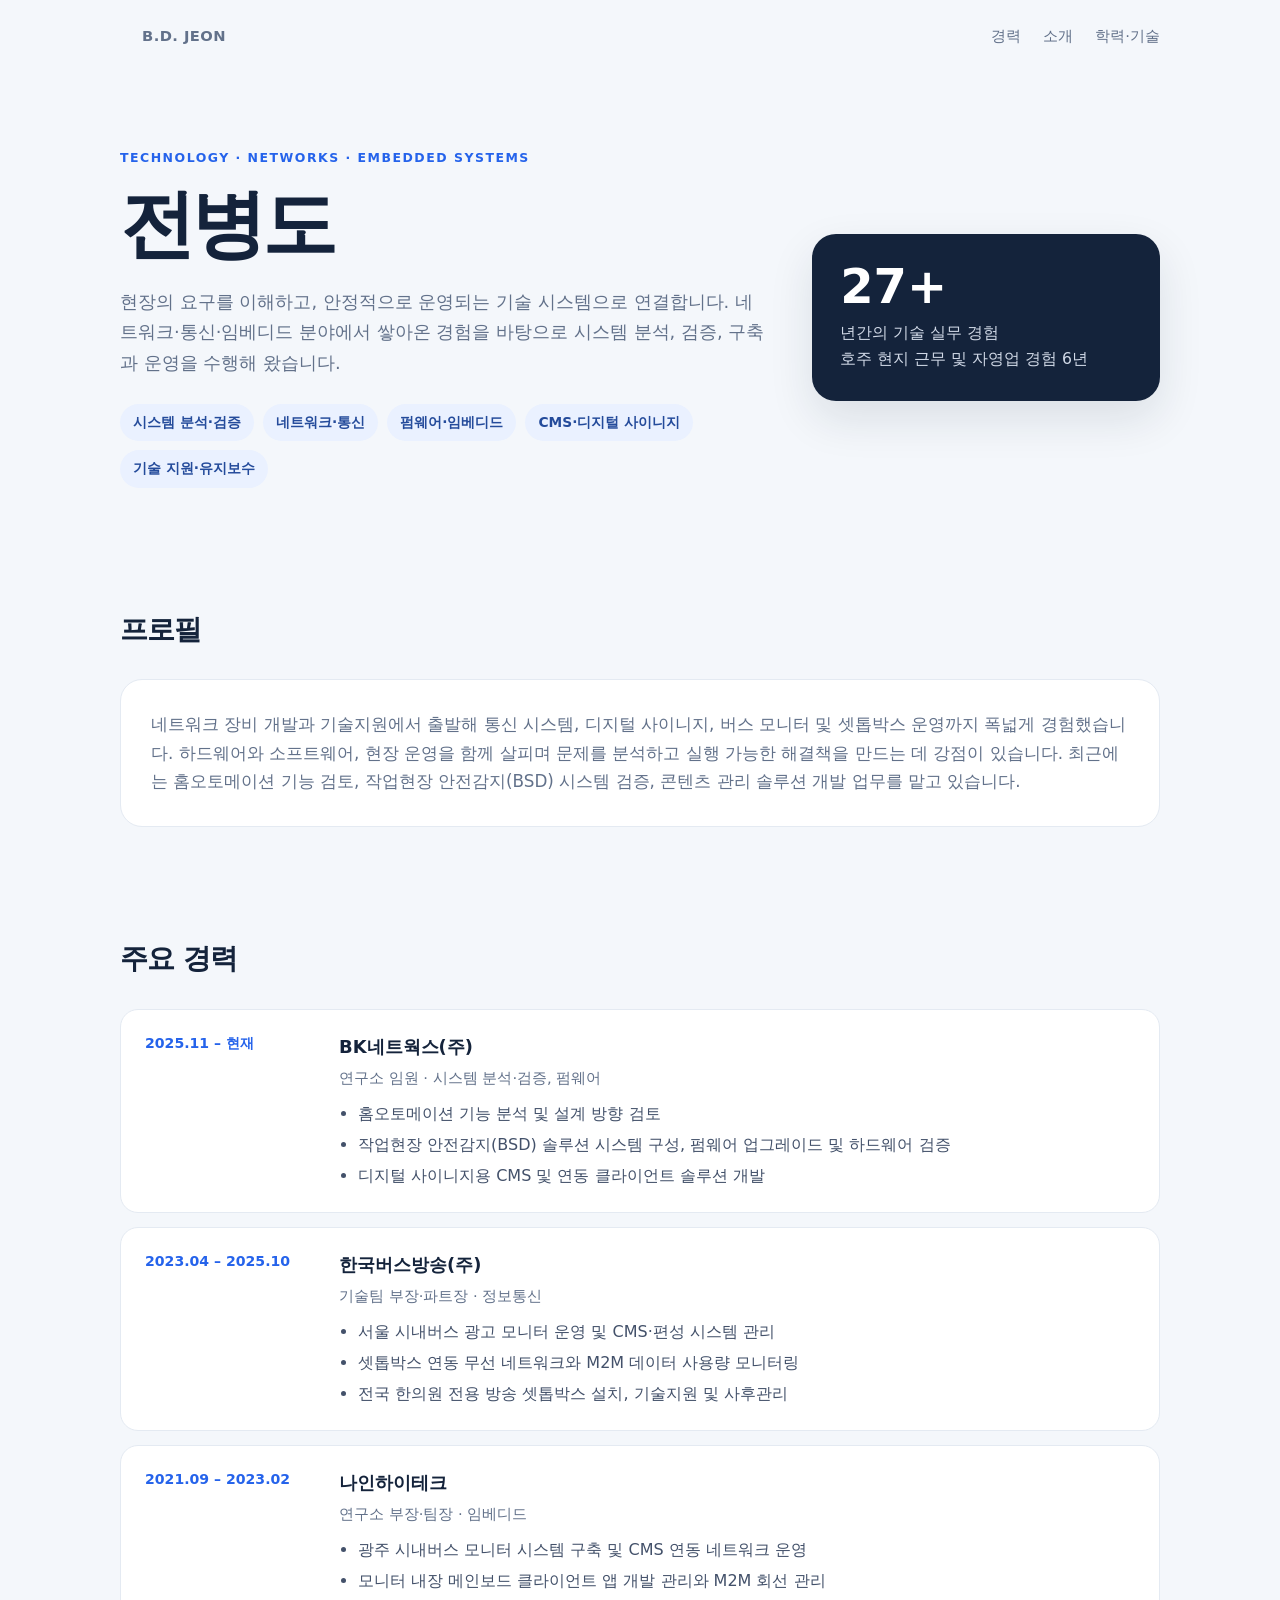
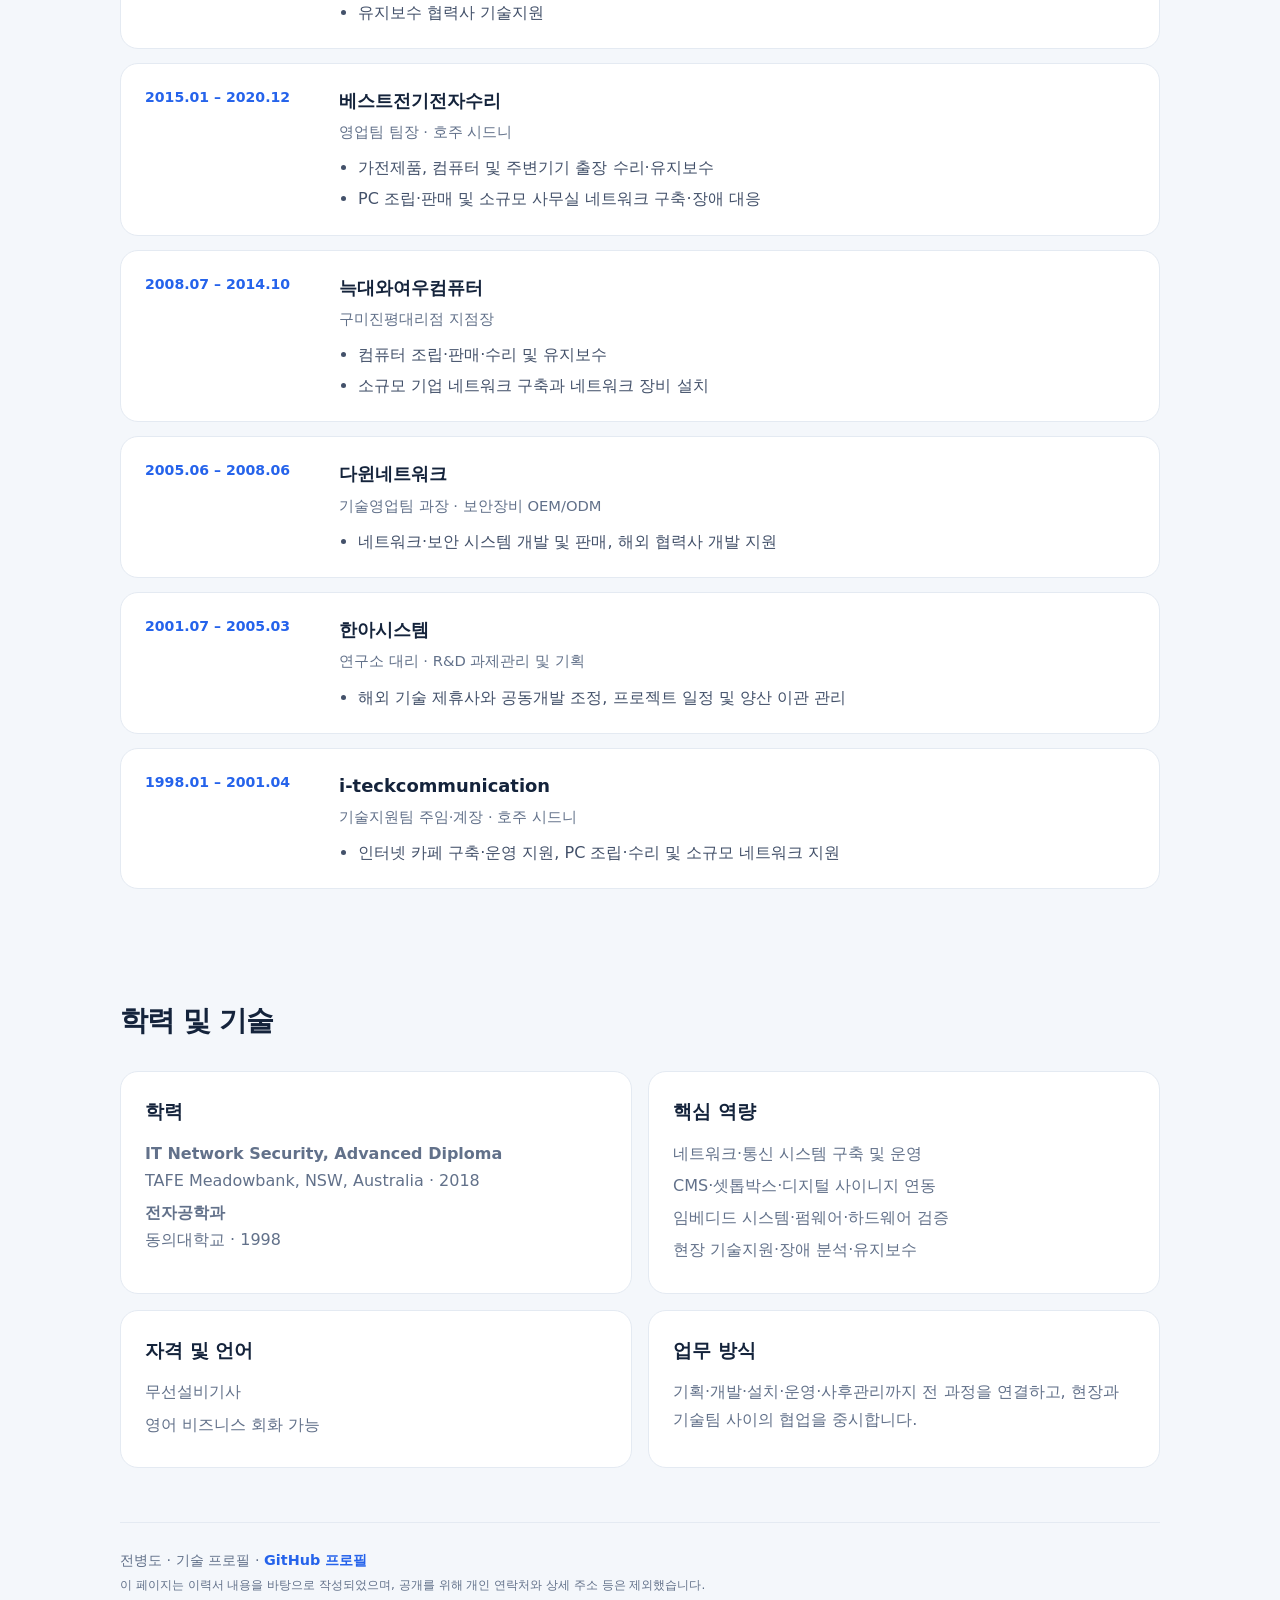
==== index.html @ ed247623 "Add index.html for personal technical profile This file contains a complete HTML document for a pers" ====
<!doctype html>
<html lang="ko">
<head>
  <meta charset="utf-8">
  <meta name="viewport" content="width=device-width, initial-scale=1">
  <meta name="description" content="네트워크·통신·임베디드 시스템 분야에서 27년 이상의 실무 경험을 쌓아온 전병도의 기술 프로필입니다.">
  <title>전병도 | 기술 프로필</title>
  <style>
    :root{--ink:#14233b;--muted:#62718a;--blue:#2563eb;--line:#e4eaf2;--paper:#fff;--bg:#f4f7fb;--pale:#eaf1ff}
    *{box-sizing:border-box}html{scroll-behavior:smooth}body{margin:0;background:var(--bg);color:var(--ink);font-family:system-ui,-apple-system,"Segoe UI",sans-serif;line-height:1.7}
    a{color:inherit}.wrap{width:min(1040px,calc(100% - 40px));margin:auto}.nav{display:flex;justify-content:space-between;align-items:center;padding:22px 0}.brand{font-weight:800;letter-spacing:.03em}.nav a{color:var(--muted);text-decoration:none;font-size:.92rem;margin-left:22px}.hero{padding:76px 0 64px;display:grid;grid-template-columns:1.5fr .8fr;gap:40px;align-items:center}.eyebrow{color:var(--blue);font-weight:750;letter-spacing:.12em;text-transform:uppercase;font-size:.78rem}.hero h1{font-size:clamp(2.6rem,6vw,4.7rem);line-height:1.12;letter-spacing:-.055em;margin:14px 0 20px}.hero p{font-size:1.12rem;color:var(--muted);max-width:650px;margin:0}.hero-card{background:var(--ink);color:white;border-radius:24px;padding:28px;box-shadow:0 18px 45px #14233b1c}.hero-card .num{font-size:3rem;font-weight:850;line-height:1}.hero-card p{color:#d0d8e6;font-size:.98rem;margin-top:10px}.chips{display:flex;flex-wrap:wrap;gap:9px;margin-top:26px}.chip{background:var(--pale);color:#244b9b;border-radius:999px;padding:7px 13px;font-size:.86rem;font-weight:650}.section{padding:54px 0}.section h2{font-size:1.75rem;letter-spacing:-.035em;margin:0 0 26px}.intro{background:var(--paper);border:1px solid var(--line);border-radius:22px;padding:30px}.intro p{margin:0;color:var(--muted);font-size:1.05rem}.timeline{display:grid;gap:14px}.job{display:grid;grid-template-columns:170px 1fr;gap:24px;background:var(--paper);border:1px solid var(--line);border-radius:18px;padding:22px 24px}.date{color:var(--blue);font-size:.88rem;font-weight:750}.job h3{margin:0;font-size:1.12rem}.job .role{color:var(--muted);font-size:.92rem;margin:3px 0 10px}.job ul{padding-left:19px;margin:0;color:#43516a}.job li+li{margin-top:4px}.grid{display:grid;grid-template-columns:repeat(2,1fr);gap:16px}.panel{background:var(--paper);border:1px solid var(--line);border-radius:18px;padding:24px}.panel h3{margin:0 0 12px}.panel p{margin:5px 0;color:var(--muted)}.footer{border-top:1px solid var(--line);padding:25px 0 40px;color:var(--muted);font-size:.9rem}.footer a{color:var(--blue);text-decoration:none;font-weight:700}
    @media(max-width:720px){.hero{grid-template-columns:1fr;padding:52px 0 35px}.hero-card{max-width:360px}.nav a{margin-left:12px;font-size:.82rem}.job{grid-template-columns:1fr;gap:5px}.grid{grid-template-columns:1fr}.section{padding:38px 0}}
  </style>
</head>
<body>
  <header class="wrap nav"><a class="brand" href="#top" style="text-decoration:none">B.D. JEON</a><nav aria-label="주요 메뉴"><a href="#career">경력</a><a href="#about">소개</a><a href="#education">학력·기술</a></nav></header>
  <main id="top">
    <section class="wrap hero">
      <div><div class="eyebrow">Technology · Networks · Embedded Systems</div><h1>전병도</h1><p>현장의 요구를 이해하고, 안정적으로 운영되는 기술 시스템으로 연결합니다. 네트워크·통신·임베디드 분야에서 쌓아온 경험을 바탕으로 시스템 분석, 검증, 구축과 운영을 수행해 왔습니다.</p><div class="chips"><span class="chip">시스템 분석·검증</span><span class="chip">네트워크·통신</span><span class="chip">펌웨어·임베디드</span><span class="chip">CMS·디지털 사이니지</span><span class="chip">기술 지원·유지보수</span></div></div>
      <aside class="hero-card"><div class="num">27+</div><p>년간의 기술 실무 경험<br>호주 현지 근무 및 자영업 경험 6년</p></aside>
    </section>
    <section class="wrap section" id="about"><h2>프로필</h2><div class="intro"><p>네트워크 장비 개발과 기술지원에서 출발해 통신 시스템, 디지털 사이니지, 버스 모니터 및 셋톱박스 운영까지 폭넓게 경험했습니다. 하드웨어와 소프트웨어, 현장 운영을 함께 살피며 문제를 분석하고 실행 가능한 해결책을 만드는 데 강점이 있습니다. 최근에는 홈오토메이션 기능 검토, 작업현장 안전감지(BSD) 시스템 검증, 콘텐츠 관리 솔루션 개발 업무를 맡고 있습니다.</p></div></section>
    <section class="wrap section" id="career"><h2>주요 경력</h2><div class="timeline">
      <article class="job"><div class="date">2025.11 – 현재</div><div><h3>BK네트웍스(주)</h3><div class="role">연구소 임원 · 시스템 분석·검증, 펌웨어</div><ul><li>홈오토메이션 기능 분석 및 설계 방향 검토</li><li>작업현장 안전감지(BSD) 솔루션 시스템 구성, 펌웨어 업그레이드 및 하드웨어 검증</li><li>디지털 사이니지용 CMS 및 연동 클라이언트 솔루션 개발</li></ul></div></article>
      <article class="job"><div class="date">2023.04 – 2025.10</div><div><h3>한국버스방송(주)</h3><div class="role">기술팀 부장·파트장 · 정보통신</div><ul><li>서울 시내버스 광고 모니터 운영 및 CMS·편성 시스템 관리</li><li>셋톱박스 연동 무선 네트워크와 M2M 데이터 사용량 모니터링</li><li>전국 한의원 전용 방송 셋톱박스 설치, 기술지원 및 사후관리</li></ul></div></article>
      <article class="job"><div class="date">2021.09 – 2023.02</div><div><h3>나인하이테크</h3><div class="role">연구소 부장·팀장 · 임베디드</div><ul><li>광주 시내버스 모니터 시스템 구축 및 CMS 연동 네트워크 운영</li><li>모니터 내장 메인보드 클라이언트 앱 개발 관리와 M2M 회선 관리</li><li>유지보수 협력사 기술지원</li></ul></div></article>
      <article class="job"><div class="date">2015.01 – 2020.12</div><div><h3>베스트전기전자수리</h3><div class="role">영업팀 팀장 · 호주 시드니</div><ul><li>가전제품, 컴퓨터 및 주변기기 출장 수리·유지보수</li><li>PC 조립·판매 및 소규모 사무실 네트워크 구축·장애 대응</li></ul></div></article>
      <article class="job"><div class="date">2008.07 – 2014.10</div><div><h3>늑대와여우컴퓨터</h3><div class="role">구미진평대리점 지점장</div><ul><li>컴퓨터 조립·판매·수리 및 유지보수</li><li>소규모 기업 네트워크 구축과 네트워크 장비 설치</li></ul></div></article>
      <article class="job"><div class="date">2005.06 – 2008.06</div><div><h3>다윈네트워크</h3><div class="role">기술영업팀 과장 · 보안장비 OEM/ODM</div><ul><li>네트워크·보안 시스템 개발 및 판매, 해외 협력사 개발 지원</li></ul></div></article>
      <article class="job"><div class="date">2001.07 – 2005.03</div><div><h3>한아시스템</h3><div class="role">연구소 대리 · R&D 과제관리 및 기획</div><ul><li>해외 기술 제휴사와 공동개발 조정, 프로젝트 일정 및 양산 이관 관리</li></ul></div></article>
      <article class="job"><div class="date">1998.01 – 2001.04</div><div><h3>i-teckcommunication</h3><div class="role">기술지원팀 주임·계장 · 호주 시드니</div><ul><li>인터넷 카페 구축·운영 지원, PC 조립·수리 및 소규모 네트워크 지원</li></ul></div></article>
    </div></section>
    <section class="wrap section" id="education"><h2>학력 및 기술</h2><div class="grid"><div class="panel"><h3>학력</h3><p><strong>IT Network Security, Advanced Diploma</strong><br>TAFE Meadowbank, NSW, Australia · 2018</p><p><strong>전자공학과</strong><br>동의대학교 · 1998</p></div><div class="panel"><h3>핵심 역량</h3><p>네트워크·통신 시스템 구축 및 운영</p><p>CMS·셋톱박스·디지털 사이니지 연동</p><p>임베디드 시스템·펌웨어·하드웨어 검증</p><p>현장 기술지원·장애 분석·유지보수</p></div><div class="panel"><h3>자격 및 언어</h3><p>무선설비기사</p><p>영어 비즈니스 회화 가능</p></div><div class="panel"><h3>업무 방식</h3><p>기획·개발·설치·운영·사후관리까지 전 과정을 연결하고, 현장과 기술팀 사이의 협업을 중시합니다.</p></div></div></section>
  </main>
  <footer class="wrap footer">전병도 · 기술 프로필 <span aria-hidden="true">·</span> <a href="https://github.com/Bill-Jeon-Korea">GitHub 프로필</a><br><small>이 페이지는 이력서 내용을 바탕으로 작성되었으며, 공개를 위해 개인 연락처와 상세 주소 등은 제외했습니다.</small></footer>
</body>
</html>
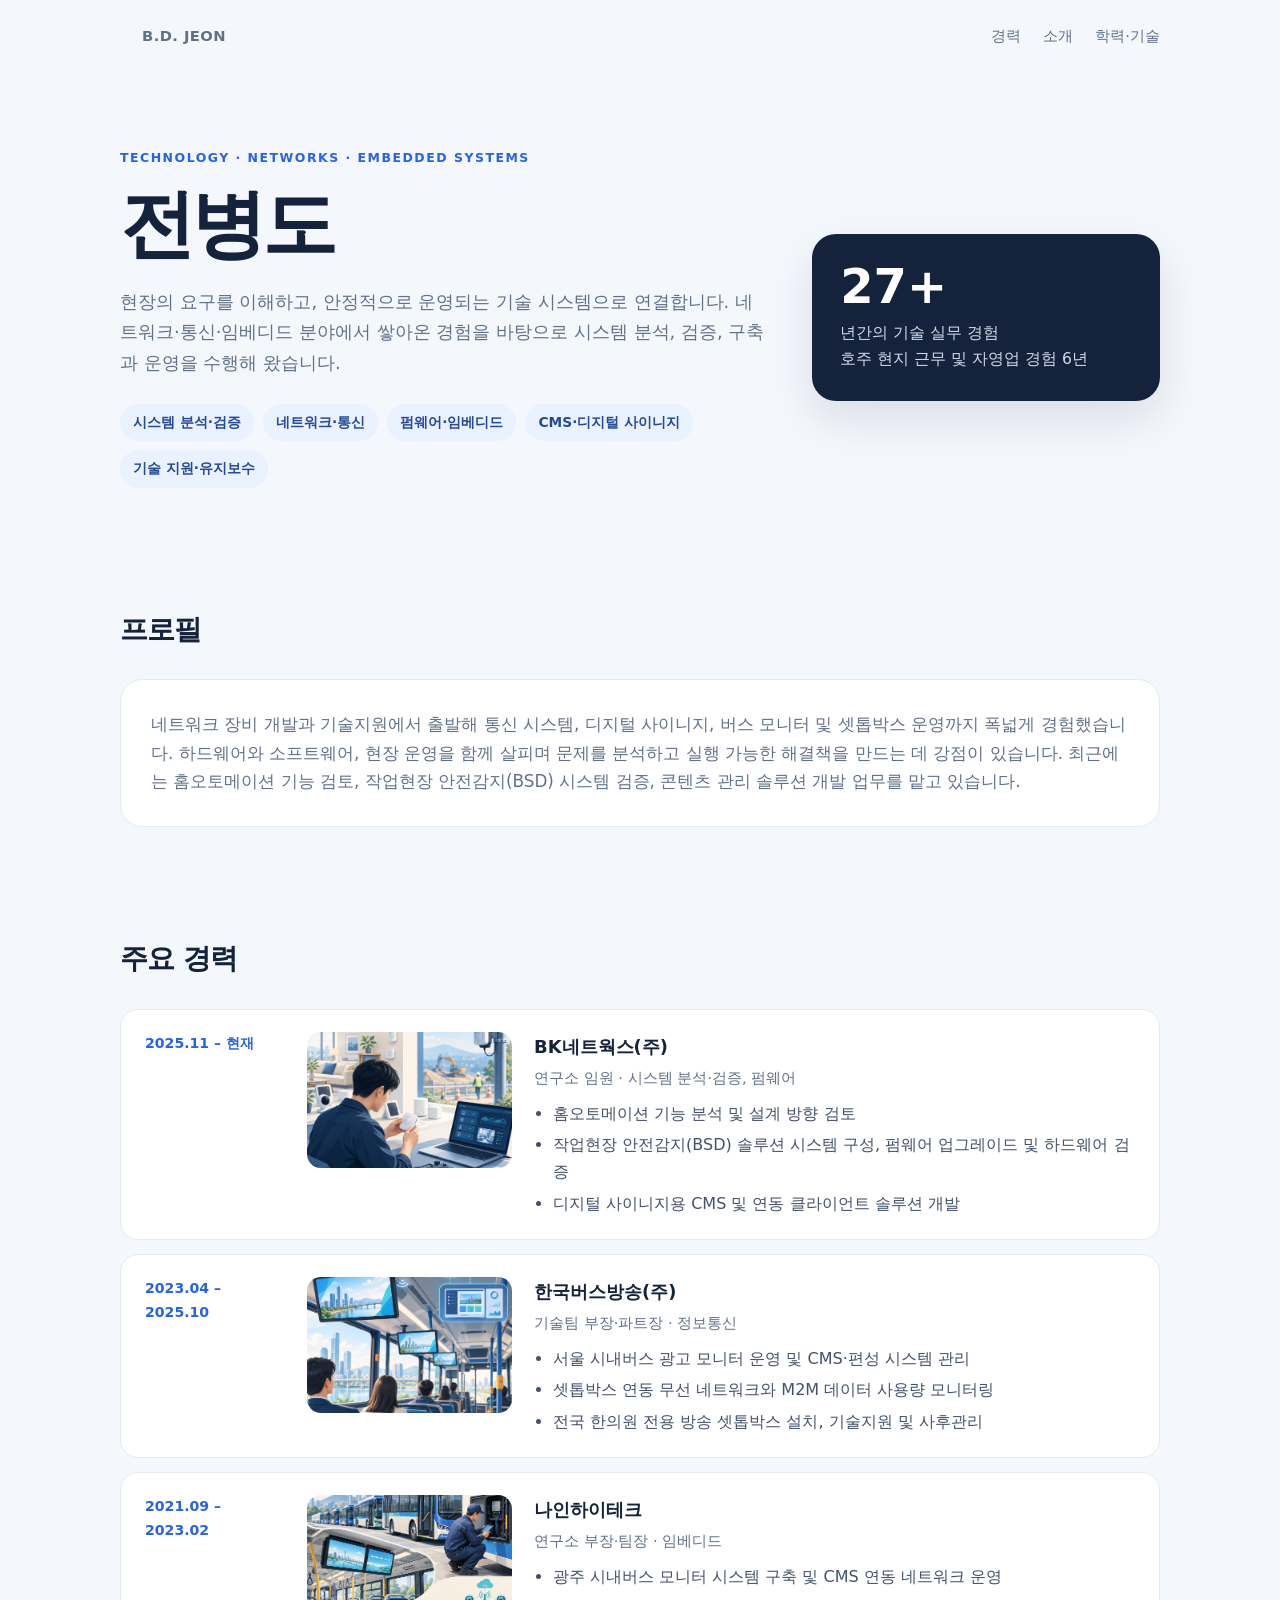
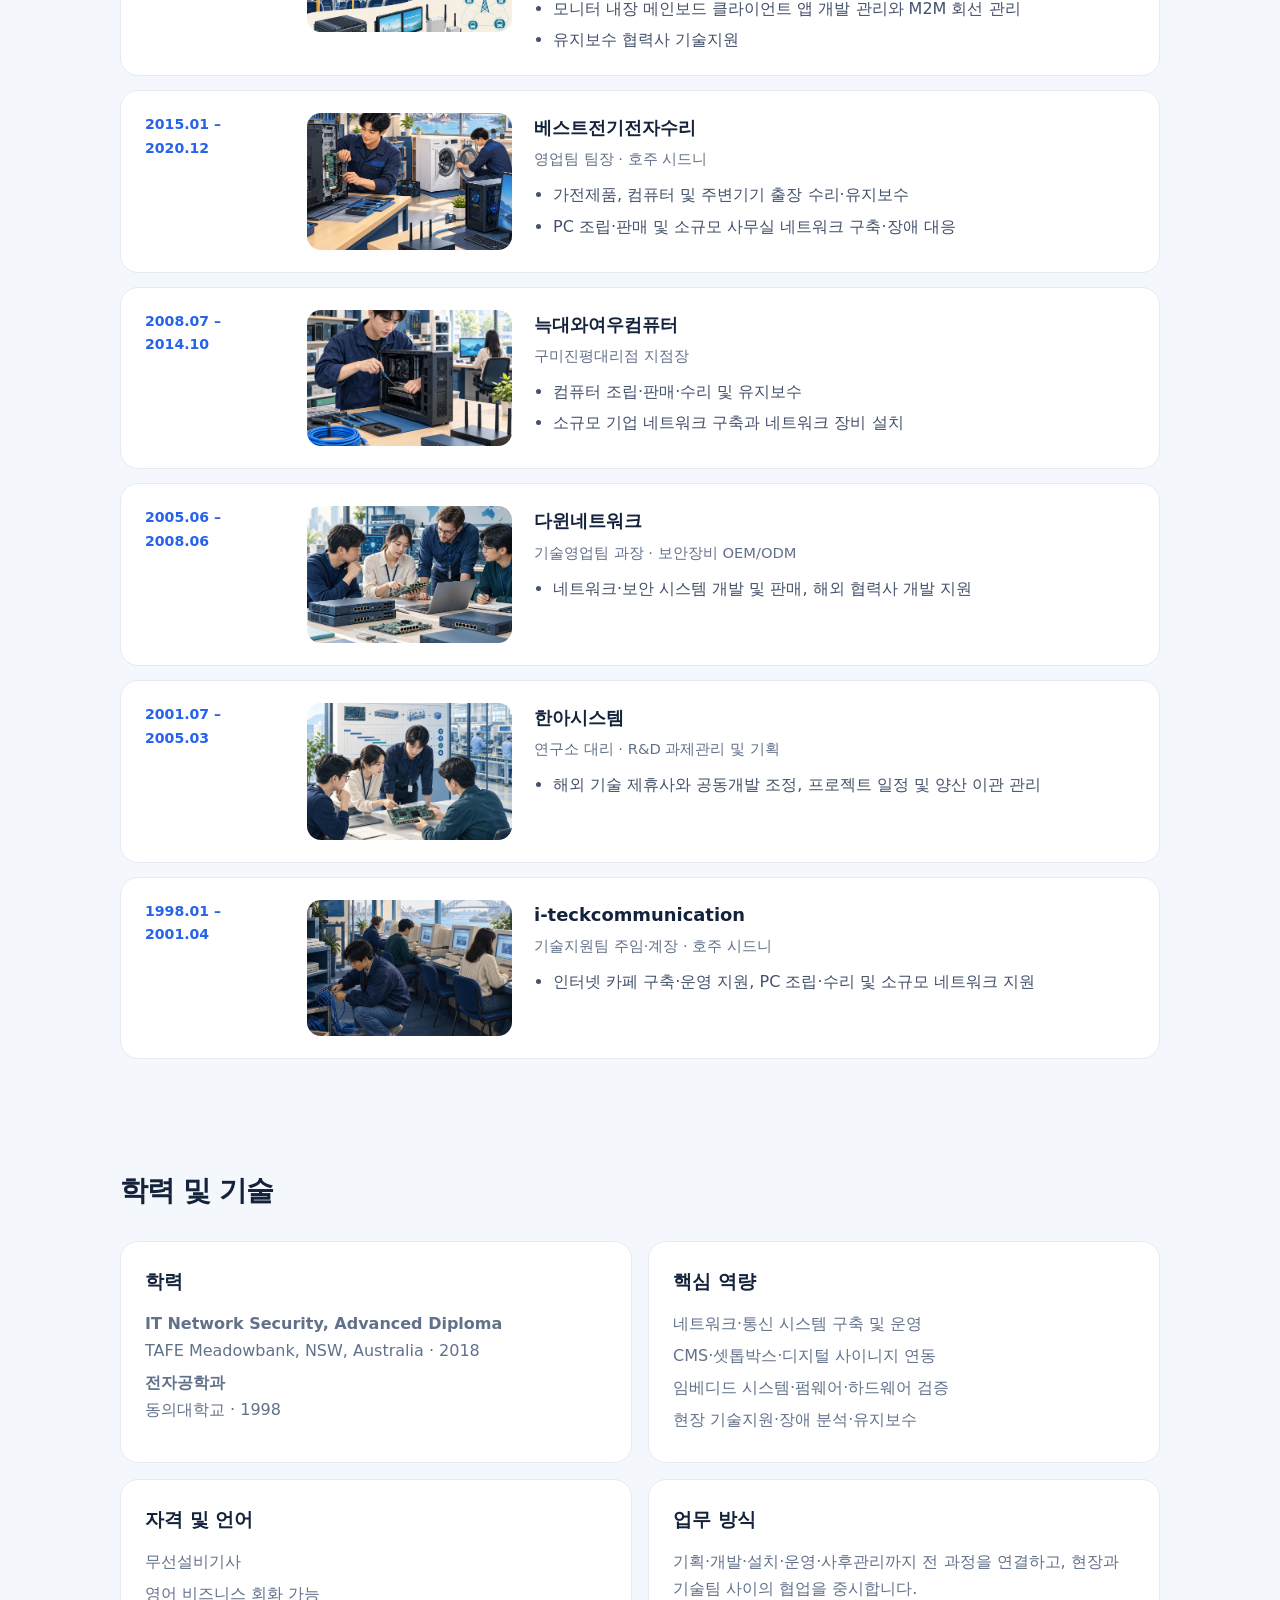
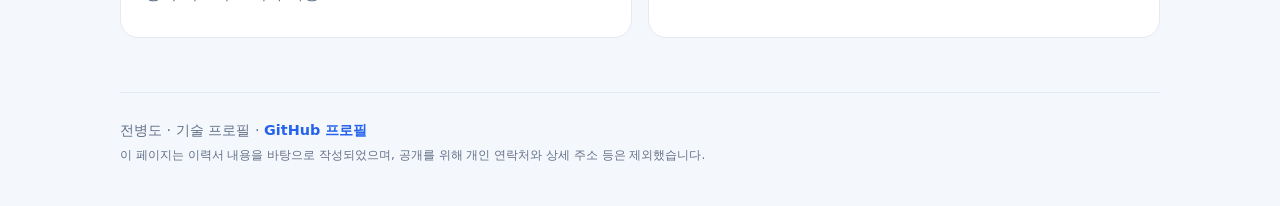
==== commit 976f2764: "Refactor career section with updated job details Updated job entries and visuals in the career secti" ====
--- a/index.html
+++ b/index.html
@@ -8,8 +8,8 @@
   <style>
     :root{--ink:#14233b;--muted:#62718a;--blue:#2563eb;--line:#e4eaf2;--paper:#fff;--bg:#f4f7fb;--pale:#eaf1ff}
     *{box-sizing:border-box}html{scroll-behavior:smooth}body{margin:0;background:var(--bg);color:var(--ink);font-family:system-ui,-apple-system,"Segoe UI",sans-serif;line-height:1.7}
-    a{color:inherit}.wrap{width:min(1040px,calc(100% - 40px));margin:auto}.nav{display:flex;justify-content:space-between;align-items:center;padding:22px 0}.brand{font-weight:800;letter-spacing:.03em}.nav a{color:var(--muted);text-decoration:none;font-size:.92rem;margin-left:22px}.hero{padding:76px 0 64px;display:grid;grid-template-columns:1.5fr .8fr;gap:40px;align-items:center}.eyebrow{color:var(--blue);font-weight:750;letter-spacing:.12em;text-transform:uppercase;font-size:.78rem}.hero h1{font-size:clamp(2.6rem,6vw,4.7rem);line-height:1.12;letter-spacing:-.055em;margin:14px 0 20px}.hero p{font-size:1.12rem;color:var(--muted);max-width:650px;margin:0}.hero-card{background:var(--ink);color:white;border-radius:24px;padding:28px;box-shadow:0 18px 45px #14233b1c}.hero-card .num{font-size:3rem;font-weight:850;line-height:1}.hero-card p{color:#d0d8e6;font-size:.98rem;margin-top:10px}.chips{display:flex;flex-wrap:wrap;gap:9px;margin-top:26px}.chip{background:var(--pale);color:#244b9b;border-radius:999px;padding:7px 13px;font-size:.86rem;font-weight:650}.section{padding:54px 0}.section h2{font-size:1.75rem;letter-spacing:-.035em;margin:0 0 26px}.intro{background:var(--paper);border:1px solid var(--line);border-radius:22px;padding:30px}.intro p{margin:0;color:var(--muted);font-size:1.05rem}.timeline{display:grid;gap:14px}.job{display:grid;grid-template-columns:170px 1fr;gap:24px;background:var(--paper);border:1px solid var(--line);border-radius:18px;padding:22px 24px}.date{color:var(--blue);font-size:.88rem;font-weight:750}.job h3{margin:0;font-size:1.12rem}.job .role{color:var(--muted);font-size:.92rem;margin:3px 0 10px}.job ul{padding-left:19px;margin:0;color:#43516a}.job li+li{margin-top:4px}.grid{display:grid;grid-template-columns:repeat(2,1fr);gap:16px}.panel{background:var(--paper);border:1px solid var(--line);border-radius:18px;padding:24px}.panel h3{margin:0 0 12px}.panel p{margin:5px 0;color:var(--muted)}.footer{border-top:1px solid var(--line);padding:25px 0 40px;color:var(--muted);font-size:.9rem}.footer a{color:var(--blue);text-decoration:none;font-weight:700}
-    @media(max-width:720px){.hero{grid-template-columns:1fr;padding:52px 0 35px}.hero-card{max-width:360px}.nav a{margin-left:12px;font-size:.82rem}.job{grid-template-columns:1fr;gap:5px}.grid{grid-template-columns:1fr}.section{padding:38px 0}}
+    a{color:inherit}.wrap{width:min(1040px,calc(100% - 40px));margin:auto}.nav{display:flex;justify-content:space-between;align-items:center;padding:22px 0}.brand{font-weight:800;letter-spacing:.03em}.nav a{color:var(--muted);text-decoration:none;font-size:.92rem;margin-left:22px}.hero{padding:76px 0 64px;display:grid;grid-template-columns:1.5fr .8fr;gap:40px;align-items:center}.eyebrow{color:var(--blue);font-weight:750;letter-spacing:.12em;text-transform:uppercase;font-size:.78rem}.hero h1{font-size:clamp(2.6rem,6vw,4.7rem);line-height:1.12;letter-spacing:-.055em;margin:14px 0 20px}.hero p{font-size:1.12rem;color:var(--muted);max-width:650px;margin:0}.hero-card{background:var(--ink);color:white;border-radius:24px;padding:28px;box-shadow:0 18px 45px #14233b1c}.hero-card .num{font-size:3rem;font-weight:850;line-height:1}.hero-card p{color:#d0d8e6;font-size:.98rem;margin-top:10px}.chips{display:flex;flex-wrap:wrap;gap:9px;margin-top:26px}.chip{background:var(--pale);color:#244b9b;border-radius:999px;padding:7px 13px;font-size:.86rem;font-weight:650}.section{padding:54px 0}.section h2{font-size:1.75rem;letter-spacing:-.035em;margin:0 0 26px}.intro{background:var(--paper);border:1px solid var(--line);border-radius:22px;padding:30px}.intro p{margin:0;color:var(--muted);font-size:1.05rem}.timeline{display:grid;gap:14px}.job{display:grid;grid-template-columns:140px 205px minmax(0,1fr);gap:22px;align-items:start;background:var(--paper);border:1px solid var(--line);border-radius:18px;padding:22px 24px}.job-visual{margin:0}.job-visual img{display:block;width:100%;aspect-ratio:3/2;object-fit:cover;border-radius:14px;background:var(--pale)}.date{color:var(--blue);font-size:.88rem;font-weight:750}.job h3{margin:0;font-size:1.12rem}.job .role{color:var(--muted);font-size:.92rem;margin:3px 0 10px}.job ul{padding-left:19px;margin:0;color:#43516a}.job li+li{margin-top:4px}.grid{display:grid;grid-template-columns:repeat(2,1fr);gap:16px}.panel{background:var(--paper);border:1px solid var(--line);border-radius:18px;padding:24px}.panel h3{margin:0 0 12px}.panel p{margin:5px 0;color:var(--muted)}.footer{border-top:1px solid var(--line);padding:25px 0 40px;color:var(--muted);font-size:.9rem}.footer a{color:var(--blue);text-decoration:none;font-weight:700}
+    @media(max-width:720px){.hero{grid-template-columns:1fr;padding:52px 0 35px}.hero-card{max-width:360px}.nav a{margin-left:12px;font-size:.82rem}.job{grid-template-columns:1fr;gap:12px}.job-visual img{aspect-ratio:16/9;max-height:260px}.grid{grid-template-columns:1fr}.section{padding:38px 0}}
   </style>
 </head>
 <body>
@@ -21,14 +21,14 @@
     </section>
     <section class="wrap section" id="about"><h2>프로필</h2><div class="intro"><p>네트워크 장비 개발과 기술지원에서 출발해 통신 시스템, 디지털 사이니지, 버스 모니터 및 셋톱박스 운영까지 폭넓게 경험했습니다. 하드웨어와 소프트웨어, 현장 운영을 함께 살피며 문제를 분석하고 실행 가능한 해결책을 만드는 데 강점이 있습니다. 최근에는 홈오토메이션 기능 검토, 작업현장 안전감지(BSD) 시스템 검증, 콘텐츠 관리 솔루션 개발 업무를 맡고 있습니다.</p></div></section>
     <section class="wrap section" id="career"><h2>주요 경력</h2><div class="timeline">
-      <article class="job"><div class="date">2025.11 – 현재</div><div><h3>BK네트웍스(주)</h3><div class="role">연구소 임원 · 시스템 분석·검증, 펌웨어</div><ul><li>홈오토메이션 기능 분석 및 설계 방향 검토</li><li>작업현장 안전감지(BSD) 솔루션 시스템 구성, 펌웨어 업그레이드 및 하드웨어 검증</li><li>디지털 사이니지용 CMS 및 연동 클라이언트 솔루션 개발</li></ul></div></article>
-      <article class="job"><div class="date">2023.04 – 2025.10</div><div><h3>한국버스방송(주)</h3><div class="role">기술팀 부장·파트장 · 정보통신</div><ul><li>서울 시내버스 광고 모니터 운영 및 CMS·편성 시스템 관리</li><li>셋톱박스 연동 무선 네트워크와 M2M 데이터 사용량 모니터링</li><li>전국 한의원 전용 방송 셋톱박스 설치, 기술지원 및 사후관리</li></ul></div></article>
-      <article class="job"><div class="date">2021.09 – 2023.02</div><div><h3>나인하이테크</h3><div class="role">연구소 부장·팀장 · 임베디드</div><ul><li>광주 시내버스 모니터 시스템 구축 및 CMS 연동 네트워크 운영</li><li>모니터 내장 메인보드 클라이언트 앱 개발 관리와 M2M 회선 관리</li><li>유지보수 협력사 기술지원</li></ul></div></article>
-      <article class="job"><div class="date">2015.01 – 2020.12</div><div><h3>베스트전기전자수리</h3><div class="role">영업팀 팀장 · 호주 시드니</div><ul><li>가전제품, 컴퓨터 및 주변기기 출장 수리·유지보수</li><li>PC 조립·판매 및 소규모 사무실 네트워크 구축·장애 대응</li></ul></div></article>
-      <article class="job"><div class="date">2008.07 – 2014.10</div><div><h3>늑대와여우컴퓨터</h3><div class="role">구미진평대리점 지점장</div><ul><li>컴퓨터 조립·판매·수리 및 유지보수</li><li>소규모 기업 네트워크 구축과 네트워크 장비 설치</li></ul></div></article>
-      <article class="job"><div class="date">2005.06 – 2008.06</div><div><h3>다윈네트워크</h3><div class="role">기술영업팀 과장 · 보안장비 OEM/ODM</div><ul><li>네트워크·보안 시스템 개발 및 판매, 해외 협력사 개발 지원</li></ul></div></article>
-      <article class="job"><div class="date">2001.07 – 2005.03</div><div><h3>한아시스템</h3><div class="role">연구소 대리 · R&D 과제관리 및 기획</div><ul><li>해외 기술 제휴사와 공동개발 조정, 프로젝트 일정 및 양산 이관 관리</li></ul></div></article>
-      <article class="job"><div class="date">1998.01 – 2001.04</div><div><h3>i-teckcommunication</h3><div class="role">기술지원팀 주임·계장 · 호주 시드니</div><ul><li>인터넷 카페 구축·운영 지원, PC 조립·수리 및 소규모 네트워크 지원</li></ul></div></article>
+      <article class="job"><div class="date">2025.11 – 현재</div><figure class="job-visual"><img src="./career-bk-networks.png" alt="스마트홈 기기와 작업현장 안전감지 시스템을 점검하는 기술 엔지니어" loading="lazy" decoding="async"></figure><div><h3>BK네트웍스(주)</h3><div class="role">연구소 임원 · 시스템 분석·검증, 펌웨어</div><ul><li>홈오토메이션 기능 분석 및 설계 방향 검토</li><li>작업현장 안전감지(BSD) 솔루션 시스템 구성, 펌웨어 업그레이드 및 하드웨어 검증</li><li>디지털 사이니지용 CMS 및 연동 클라이언트 솔루션 개발</li></ul></div></article>
+      <article class="job"><div class="date">2023.04 – 2025.10</div><figure class="job-visual"><img src="./career-korea-bus-broadcast.png" alt="시내버스 디지털 광고 모니터와 셋톱박스, 콘텐츠 관리 시스템" loading="lazy" decoding="async"></figure><div><h3>한국버스방송(주)</h3><div class="role">기술팀 부장·파트장 · 정보통신</div><ul><li>서울 시내버스 광고 모니터 운영 및 CMS·편성 시스템 관리</li><li>셋톱박스 연동 무선 네트워크와 M2M 데이터 사용량 모니터링</li><li>전국 한의원 전용 방송 셋톱박스 설치, 기술지원 및 사후관리</li></ul></div></article>
+      <article class="job"><div class="date">2021.09 – 2023.02</div><figure class="job-visual"><img src="./career-ninehightech.png" alt="버스 모니터와 임베디드 컨트롤러를 설치하고 네트워크를 점검하는 현장" loading="lazy" decoding="async"></figure><div><h3>나인하이테크</h3><div class="role">연구소 부장·팀장 · 임베디드</div><ul><li>광주 시내버스 모니터 시스템 구축 및 CMS 연동 네트워크 운영</li><li>모니터 내장 메인보드 클라이언트 앱 개발 관리와 M2M 회선 관리</li><li>유지보수 협력사 기술지원</li></ul></div></article>
+      <article class="job"><div class="date">2015.01 – 2020.12</div><figure class="job-visual"><img src="./career-best-electronics-sydney.png" alt="시드니 작업장에서 가전제품과 컴퓨터, 사무실 네트워크를 수리하는 기술자" loading="lazy" decoding="async"></figure><div><h3>베스트전기전자수리</h3><div class="role">영업팀 팀장 · 호주 시드니</div><ul><li>가전제품, 컴퓨터 및 주변기기 출장 수리·유지보수</li><li>PC 조립·판매 및 소규모 사무실 네트워크 구축·장애 대응</li></ul></div></article>
+      <article class="job"><div class="date">2008.07 – 2014.10</div><figure class="job-visual"><img src="./career-wolf-and-fox-computer.png" alt="컴퓨터 매장에서 데스크톱 조립과 네트워크 장비 설치를 하는 모습" loading="lazy" decoding="async"></figure><div><h3>늑대와여우컴퓨터</h3><div class="role">구미진평대리점 지점장</div><ul><li>컴퓨터 조립·판매·수리 및 유지보수</li><li>소규모 기업 네트워크 구축과 네트워크 장비 설치</li></ul></div></article>
+      <article class="job"><div class="date">2005.06 – 2008.06</div><figure class="job-visual"><img src="./career-dawin-network.png" alt="네트워크 보안 장비와 회로 기판을 개발하는 엔지니어링 팀" loading="lazy" decoding="async"></figure><div><h3>다윈네트워크</h3><div class="role">기술영업팀 과장 · 보안장비 OEM/ODM</div><ul><li>네트워크·보안 시스템 개발 및 판매, 해외 협력사 개발 지원</li></ul></div></article>
+      <article class="job"><div class="date">2001.07 – 2005.03</div><figure class="job-visual"><img src="./career-hanaa-system.png" alt="네트워크 장비 연구개발 프로젝트와 생산 이관을 준비하는 엔지니어들" loading="lazy" decoding="async"></figure><div><h3>한아시스템</h3><div class="role">연구소 대리 · R&D 과제관리 및 기획</div><ul><li>해외 기술 제휴사와 공동개발 조정, 프로젝트 일정 및 양산 이관 관리</li></ul></div></article>
+      <article class="job"><div class="date">1998.01 – 2001.04</div><figure class="job-visual"><img src="./career-i-teck-sydney.png" alt="1990년대 시드니 인터넷 카페의 CRT 컴퓨터와 네트워크 설치 작업" loading="lazy" decoding="async"></figure><div><h3>i-teckcommunication</h3><div class="role">기술지원팀 주임·계장 · 호주 시드니</div><ul><li>인터넷 카페 구축·운영 지원, PC 조립·수리 및 소규모 네트워크 지원</li></ul></div></article>
     </div></section>
     <section class="wrap section" id="education"><h2>학력 및 기술</h2><div class="grid"><div class="panel"><h3>학력</h3><p><strong>IT Network Security, Advanced Diploma</strong><br>TAFE Meadowbank, NSW, Australia · 2018</p><p><strong>전자공학과</strong><br>동의대학교 · 1998</p></div><div class="panel"><h3>핵심 역량</h3><p>네트워크·통신 시스템 구축 및 운영</p><p>CMS·셋톱박스·디지털 사이니지 연동</p><p>임베디드 시스템·펌웨어·하드웨어 검증</p><p>현장 기술지원·장애 분석·유지보수</p></div><div class="panel"><h3>자격 및 언어</h3><p>무선설비기사</p><p>영어 비즈니스 회화 가능</p></div><div class="panel"><h3>업무 방식</h3><p>기획·개발·설치·운영·사후관리까지 전 과정을 연결하고, 현장과 기술팀 사이의 협업을 중시합니다.</p></div></div></section>
   </main>
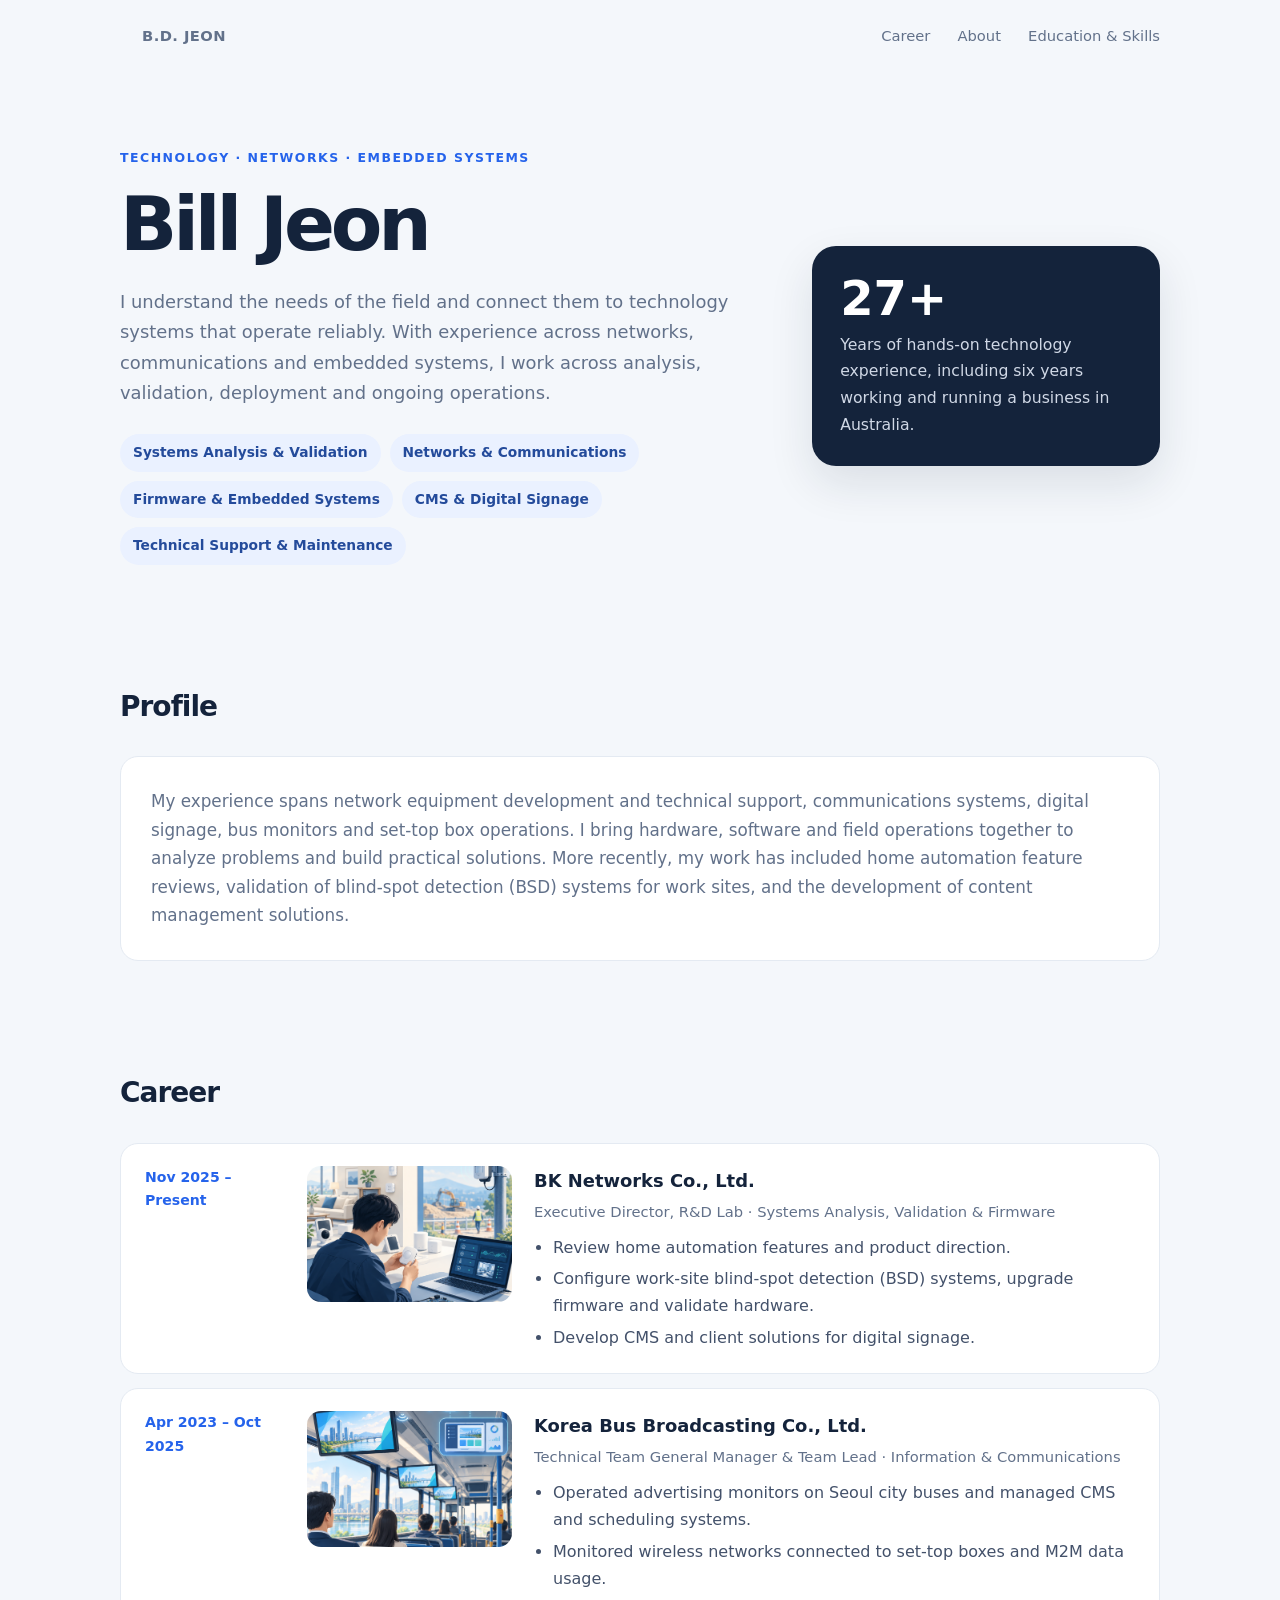
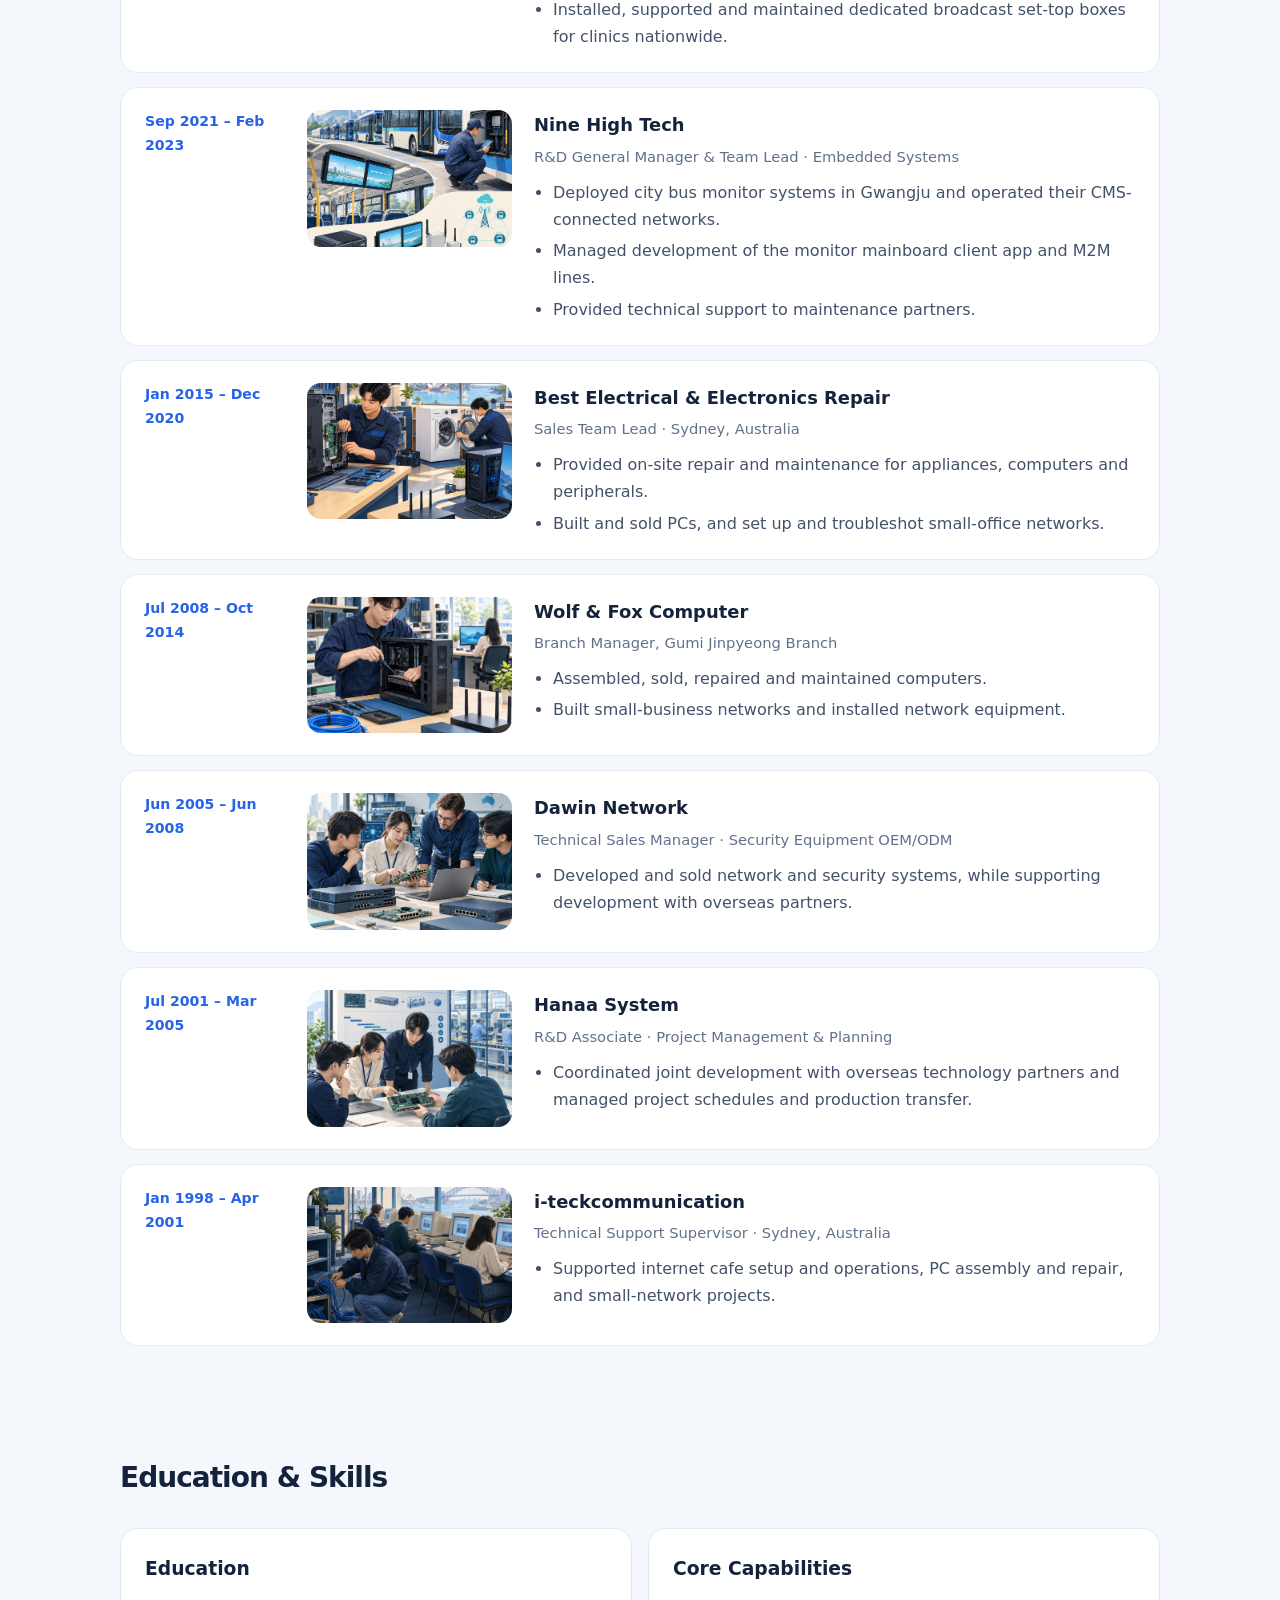
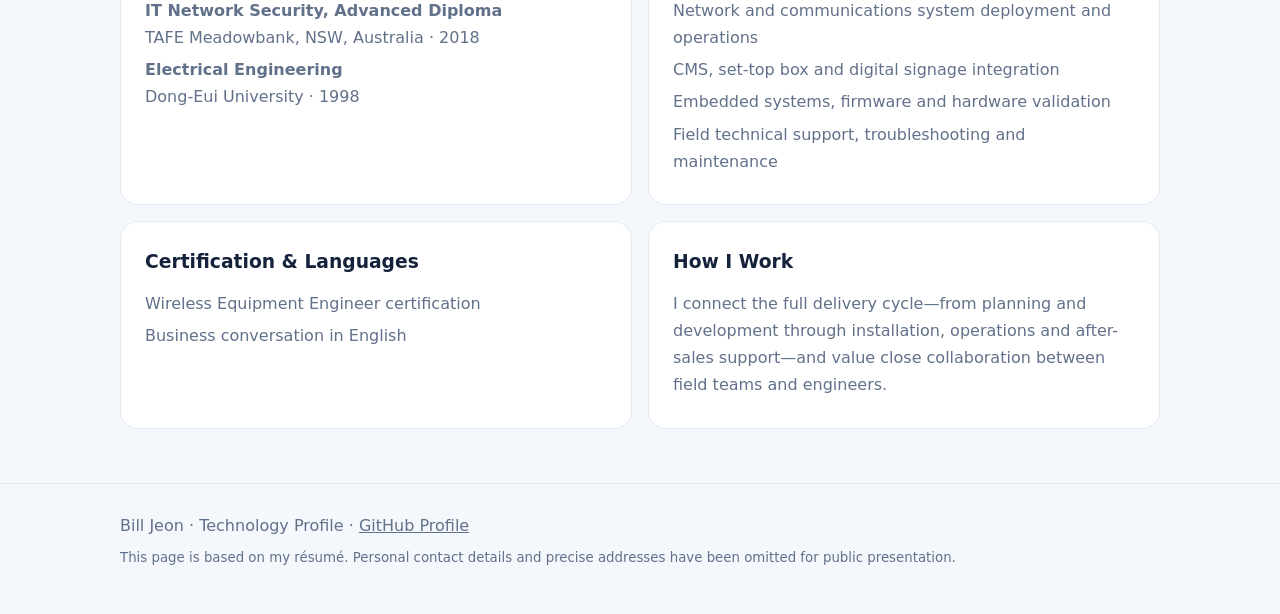
==== commit caebcc12: "Create English homepage content Updated the language and content of the profile page from Korean to " ====
--- a/index.html
+++ b/index.html
@@ -1,37 +1,338 @@
 <!doctype html>
-<html lang="ko">
+<html lang="en">
 <head>
   <meta charset="utf-8">
   <meta name="viewport" content="width=device-width, initial-scale=1">
-  <meta name="description" content="네트워크·통신·임베디드 시스템 분야에서 27년 이상의 실무 경험을 쌓아온 전병도의 기술 프로필입니다.">
-  <title>전병도 | 기술 프로필</title>
+  <meta name="description" content="Technology profile of B.D. Jeon, with 27+ years of experience across networks, communications, embedded systems and technical operations.">
+  <meta property="og:title" content="B.D. Jeon | Technology Profile">
+  <meta property="og:description" content="Systems analysis, validation, embedded firmware, networks and field operations.">
+  <meta property="og:type" content="website">
+  <title>B.D. Jeon | Technology Profile</title>
   <style>
-    :root{--ink:#14233b;--muted:#62718a;--blue:#2563eb;--line:#e4eaf2;--paper:#fff;--bg:#f4f7fb;--pale:#eaf1ff}
-    *{box-sizing:border-box}html{scroll-behavior:smooth}body{margin:0;background:var(--bg);color:var(--ink);font-family:system-ui,-apple-system,"Segoe UI",sans-serif;line-height:1.7}
-    a{color:inherit}.wrap{width:min(1040px,calc(100% - 40px));margin:auto}.nav{display:flex;justify-content:space-between;align-items:center;padding:22px 0}.brand{font-weight:800;letter-spacing:.03em}.nav a{color:var(--muted);text-decoration:none;font-size:.92rem;margin-left:22px}.hero{padding:76px 0 64px;display:grid;grid-template-columns:1.5fr .8fr;gap:40px;align-items:center}.eyebrow{color:var(--blue);font-weight:750;letter-spacing:.12em;text-transform:uppercase;font-size:.78rem}.hero h1{font-size:clamp(2.6rem,6vw,4.7rem);line-height:1.12;letter-spacing:-.055em;margin:14px 0 20px}.hero p{font-size:1.12rem;color:var(--muted);max-width:650px;margin:0}.hero-card{background:var(--ink);color:white;border-radius:24px;padding:28px;box-shadow:0 18px 45px #14233b1c}.hero-card .num{font-size:3rem;font-weight:850;line-height:1}.hero-card p{color:#d0d8e6;font-size:.98rem;margin-top:10px}.chips{display:flex;flex-wrap:wrap;gap:9px;margin-top:26px}.chip{background:var(--pale);color:#244b9b;border-radius:999px;padding:7px 13px;font-size:.86rem;font-weight:650}.section{padding:54px 0}.section h2{font-size:1.75rem;letter-spacing:-.035em;margin:0 0 26px}.intro{background:var(--paper);border:1px solid var(--line);border-radius:22px;padding:30px}.intro p{margin:0;color:var(--muted);font-size:1.05rem}.timeline{display:grid;gap:14px}.job{display:grid;grid-template-columns:140px 205px minmax(0,1fr);gap:22px;align-items:start;background:var(--paper);border:1px solid var(--line);border-radius:18px;padding:22px 24px}.job-visual{margin:0}.job-visual img{display:block;width:100%;aspect-ratio:3/2;object-fit:cover;border-radius:14px;background:var(--pale)}.date{color:var(--blue);font-size:.88rem;font-weight:750}.job h3{margin:0;font-size:1.12rem}.job .role{color:var(--muted);font-size:.92rem;margin:3px 0 10px}.job ul{padding-left:19px;margin:0;color:#43516a}.job li+li{margin-top:4px}.grid{display:grid;grid-template-columns:repeat(2,1fr);gap:16px}.panel{background:var(--paper);border:1px solid var(--line);border-radius:18px;padding:24px}.panel h3{margin:0 0 12px}.panel p{margin:5px 0;color:var(--muted)}.footer{border-top:1px solid var(--line);padding:25px 0 40px;color:var(--muted);font-size:.9rem}.footer a{color:var(--blue);text-decoration:none;font-weight:700}
-    @media(max-width:720px){.hero{grid-template-columns:1fr;padding:52px 0 35px}.hero-card{max-width:360px}.nav a{margin-left:12px;font-size:.82rem}.job{grid-template-columns:1fr;gap:12px}.job-visual img{aspect-ratio:16/9;max-height:260px}.grid{grid-template-columns:1fr}.section{padding:38px 0}}
+    :root {
+      --ink: #14233b;
+      --muted: #62718a;
+      --blue: #2563eb;
+      --line: #e4eaf2;
+      --paper: #fff;
+      --bg: #f4f7fb;
+      --pale: #eaf1ff;
+      --shadow: 0 18px 45px rgba(20, 35, 59, .11);
+    }
+    * { box-sizing: border-box; }
+    html { scroll-behavior: smooth; }
+    body {
+      margin: 0;
+      background: var(--bg);
+      color: var(--ink);
+      font-family: system-ui, -apple-system, "Segoe UI", sans-serif;
+      line-height: 1.7;
+    }
+    a { color: inherit; }
+    .wrap { width: min(1040px, calc(100% - 40px)); margin: auto; }
+    nav {
+      display: flex;
+      justify-content: space-between;
+      align-items: center;
+      padding: 22px 0;
+    }
+    .brand { font-weight: 800; letter-spacing: .03em; text-decoration: none; }
+    nav a { color: var(--muted); text-decoration: none; font-size: .92rem; margin-left: 22px; }
+    nav a:hover, footer a:hover { color: var(--blue); }
+    .hero {
+      padding: 76px 0 64px;
+      display: grid;
+      grid-template-columns: 1.5fr .8fr;
+      gap: 40px;
+      align-items: center;
+    }
+    .eyebrow {
+      color: var(--blue);
+      font-weight: 750;
+      letter-spacing: .12em;
+      text-transform: uppercase;
+      font-size: .78rem;
+    }
+    h1 {
+      font-size: clamp(2.6rem, 6vw, 4.7rem);
+      line-height: 1.12;
+      letter-spacing: -.055em;
+      margin: 14px 0 20px;
+    }
+    .hero > div > p { font-size: 1.12rem; color: var(--muted); max-width: 650px; margin: 0; }
+    .hero-card {
+      background: var(--ink);
+      color: #fff;
+      border-radius: 24px;
+      padding: 28px;
+      box-shadow: var(--shadow);
+    }
+    .hero-card .num { font-size: 3rem; font-weight: 850; line-height: 1; }
+    .hero-card p { color: #d0d8e6; font-size: .98rem; margin: 10px 0 0; }
+    .chips { display: flex; flex-wrap: wrap; gap: 9px; margin-top: 26px; }
+    .chip {
+      background: var(--pale);
+      color: #244b9b;
+      border-radius: 999px;
+      padding: 7px 13px;
+      font-size: .86rem;
+      font-weight: 650;
+    }
+    section { padding: 54px 0; }
+    section h2 { font-size: 1.75rem; letter-spacing: -.035em; margin: 0 0 26px; }
+    .intro, .panel, .job {
+      background: var(--paper);
+      border: 1px solid var(--line);
+      border-radius: 18px;
+    }
+    .intro { padding: 30px; }
+    .intro p { margin: 0; color: var(--muted); font-size: 1.05rem; }
+    .timeline { display: grid; gap: 14px; }
+    .job {
+      display: grid;
+      grid-template-columns: 140px 205px minmax(0, 1fr);
+      gap: 22px;
+      align-items: start;
+      padding: 22px 24px;
+    }
+    .job-visual { margin: 0; }
+    .job-visual img {
+      display: block;
+      width: 100%;
+      aspect-ratio: 3 / 2;
+      object-fit: cover;
+      border-radius: 14px;
+      background: var(--pale);
+    }
+    .date { color: var(--blue); font-size: .88rem; font-weight: 750; }
+    .job h3 { margin: 0; font-size: 1.12rem; }
+    .role { color: var(--muted); font-size: .92rem; margin: 3px 0 10px; }
+    .job ul { padding-left: 19px; margin: 0; color: #43516a; }
+    .job li + li { margin-top: 4px; }
+    .grid { display: grid; grid-template-columns: repeat(2, 1fr); gap: 16px; }
+    .panel { padding: 24px; }
+    .panel h3 { margin: 0 0 12px; }
+    .panel p { margin: 5px 0; color: var(--muted); }
+    footer { border-top: 1px solid var(--line); padding: 28px 0 46px; color: var(--muted); }
+    footer small { display: block; margin-top: 8px; line-height: 1.6; }
+    @media (max-width: 820px) {
+      .hero { grid-template-columns: 1fr; padding-top: 48px; }
+      .job { grid-template-columns: 110px 1fr; }
+      .job-visual { grid-row: span 2; }
+      .job > div:last-child { grid-column: 2; }
+    }
+    @media (max-width: 560px) {
+      .wrap { width: min(100% - 28px, 1040px); }
+      nav { align-items: flex-start; gap: 12px; }
+      nav div:last-child { display: flex; flex-wrap: wrap; justify-content: flex-end; gap: 6px; }
+      nav a { margin-left: 10px; }
+      .hero { padding-bottom: 36px; }
+      section { padding: 36px 0; }
+      .grid { grid-template-columns: 1fr; }
+      .job { grid-template-columns: 1fr; gap: 14px; }
+      .job-visual { grid-row: auto; }
+      .job > div:last-child { grid-column: auto; }
+    }
   </style>
 </head>
 <body>
-  <header class="wrap nav"><a class="brand" href="#top" style="text-decoration:none">B.D. JEON</a><nav aria-label="주요 메뉴"><a href="#career">경력</a><a href="#about">소개</a><a href="#education">학력·기술</a></nav></header>
+  <header class="wrap">
+    <nav aria-label="Primary navigation">
+      <a class="brand" href="#top">B.D. JEON</a>
+      <div>
+        <a href="#career">Career</a>
+        <a href="#about">About</a>
+        <a href="#education">Education & Skills</a>
+      </div>
+    </nav>
+  </header>
+
   <main id="top">
     <section class="wrap hero">
-      <div><div class="eyebrow">Technology · Networks · Embedded Systems</div><h1>전병도</h1><p>현장의 요구를 이해하고, 안정적으로 운영되는 기술 시스템으로 연결합니다. 네트워크·통신·임베디드 분야에서 쌓아온 경험을 바탕으로 시스템 분석, 검증, 구축과 운영을 수행해 왔습니다.</p><div class="chips"><span class="chip">시스템 분석·검증</span><span class="chip">네트워크·통신</span><span class="chip">펌웨어·임베디드</span><span class="chip">CMS·디지털 사이니지</span><span class="chip">기술 지원·유지보수</span></div></div>
-      <aside class="hero-card"><div class="num">27+</div><p>년간의 기술 실무 경험<br>호주 현지 근무 및 자영업 경험 6년</p></aside>
+      <div>
+        <div class="eyebrow">Technology · Networks · Embedded Systems</div>
+        <h1>Bill Jeon</h1>
+        <p>I understand the needs of the field and connect them to technology systems that operate reliably. With experience across networks, communications and embedded systems, I work across analysis, validation, deployment and ongoing operations.</p>
+        <div class="chips" aria-label="Areas of expertise">
+          <span class="chip">Systems Analysis & Validation</span>
+          <span class="chip">Networks & Communications</span>
+          <span class="chip">Firmware & Embedded Systems</span>
+          <span class="chip">CMS & Digital Signage</span>
+          <span class="chip">Technical Support & Maintenance</span>
+        </div>
+      </div>
+      <aside class="hero-card">
+        <div class="num">27+</div>
+        <p>Years of hands-on technology experience, including six years working and running a business in Australia.</p>
+      </aside>
     </section>
-    <section class="wrap section" id="about"><h2>프로필</h2><div class="intro"><p>네트워크 장비 개발과 기술지원에서 출발해 통신 시스템, 디지털 사이니지, 버스 모니터 및 셋톱박스 운영까지 폭넓게 경험했습니다. 하드웨어와 소프트웨어, 현장 운영을 함께 살피며 문제를 분석하고 실행 가능한 해결책을 만드는 데 강점이 있습니다. 최근에는 홈오토메이션 기능 검토, 작업현장 안전감지(BSD) 시스템 검증, 콘텐츠 관리 솔루션 개발 업무를 맡고 있습니다.</p></div></section>
-    <section class="wrap section" id="career"><h2>주요 경력</h2><div class="timeline">
-      <article class="job"><div class="date">2025.11 – 현재</div><figure class="job-visual"><img src="./career-bk-networks.png" alt="스마트홈 기기와 작업현장 안전감지 시스템을 점검하는 기술 엔지니어" loading="lazy" decoding="async"></figure><div><h3>BK네트웍스(주)</h3><div class="role">연구소 임원 · 시스템 분석·검증, 펌웨어</div><ul><li>홈오토메이션 기능 분석 및 설계 방향 검토</li><li>작업현장 안전감지(BSD) 솔루션 시스템 구성, 펌웨어 업그레이드 및 하드웨어 검증</li><li>디지털 사이니지용 CMS 및 연동 클라이언트 솔루션 개발</li></ul></div></article>
-      <article class="job"><div class="date">2023.04 – 2025.10</div><figure class="job-visual"><img src="./career-korea-bus-broadcast.png" alt="시내버스 디지털 광고 모니터와 셋톱박스, 콘텐츠 관리 시스템" loading="lazy" decoding="async"></figure><div><h3>한국버스방송(주)</h3><div class="role">기술팀 부장·파트장 · 정보통신</div><ul><li>서울 시내버스 광고 모니터 운영 및 CMS·편성 시스템 관리</li><li>셋톱박스 연동 무선 네트워크와 M2M 데이터 사용량 모니터링</li><li>전국 한의원 전용 방송 셋톱박스 설치, 기술지원 및 사후관리</li></ul></div></article>
-      <article class="job"><div class="date">2021.09 – 2023.02</div><figure class="job-visual"><img src="./career-ninehightech.png" alt="버스 모니터와 임베디드 컨트롤러를 설치하고 네트워크를 점검하는 현장" loading="lazy" decoding="async"></figure><div><h3>나인하이테크</h3><div class="role">연구소 부장·팀장 · 임베디드</div><ul><li>광주 시내버스 모니터 시스템 구축 및 CMS 연동 네트워크 운영</li><li>모니터 내장 메인보드 클라이언트 앱 개발 관리와 M2M 회선 관리</li><li>유지보수 협력사 기술지원</li></ul></div></article>
-      <article class="job"><div class="date">2015.01 – 2020.12</div><figure class="job-visual"><img src="./career-best-electronics-sydney.png" alt="시드니 작업장에서 가전제품과 컴퓨터, 사무실 네트워크를 수리하는 기술자" loading="lazy" decoding="async"></figure><div><h3>베스트전기전자수리</h3><div class="role">영업팀 팀장 · 호주 시드니</div><ul><li>가전제품, 컴퓨터 및 주변기기 출장 수리·유지보수</li><li>PC 조립·판매 및 소규모 사무실 네트워크 구축·장애 대응</li></ul></div></article>
-      <article class="job"><div class="date">2008.07 – 2014.10</div><figure class="job-visual"><img src="./career-wolf-and-fox-computer.png" alt="컴퓨터 매장에서 데스크톱 조립과 네트워크 장비 설치를 하는 모습" loading="lazy" decoding="async"></figure><div><h3>늑대와여우컴퓨터</h3><div class="role">구미진평대리점 지점장</div><ul><li>컴퓨터 조립·판매·수리 및 유지보수</li><li>소규모 기업 네트워크 구축과 네트워크 장비 설치</li></ul></div></article>
-      <article class="job"><div class="date">2005.06 – 2008.06</div><figure class="job-visual"><img src="./career-dawin-network.png" alt="네트워크 보안 장비와 회로 기판을 개발하는 엔지니어링 팀" loading="lazy" decoding="async"></figure><div><h3>다윈네트워크</h3><div class="role">기술영업팀 과장 · 보안장비 OEM/ODM</div><ul><li>네트워크·보안 시스템 개발 및 판매, 해외 협력사 개발 지원</li></ul></div></article>
-      <article class="job"><div class="date">2001.07 – 2005.03</div><figure class="job-visual"><img src="./career-hanaa-system.png" alt="네트워크 장비 연구개발 프로젝트와 생산 이관을 준비하는 엔지니어들" loading="lazy" decoding="async"></figure><div><h3>한아시스템</h3><div class="role">연구소 대리 · R&D 과제관리 및 기획</div><ul><li>해외 기술 제휴사와 공동개발 조정, 프로젝트 일정 및 양산 이관 관리</li></ul></div></article>
-      <article class="job"><div class="date">1998.01 – 2001.04</div><figure class="job-visual"><img src="./career-i-teck-sydney.png" alt="1990년대 시드니 인터넷 카페의 CRT 컴퓨터와 네트워크 설치 작업" loading="lazy" decoding="async"></figure><div><h3>i-teckcommunication</h3><div class="role">기술지원팀 주임·계장 · 호주 시드니</div><ul><li>인터넷 카페 구축·운영 지원, PC 조립·수리 및 소규모 네트워크 지원</li></ul></div></article>
-    </div></section>
-    <section class="wrap section" id="education"><h2>학력 및 기술</h2><div class="grid"><div class="panel"><h3>학력</h3><p><strong>IT Network Security, Advanced Diploma</strong><br>TAFE Meadowbank, NSW, Australia · 2018</p><p><strong>전자공학과</strong><br>동의대학교 · 1998</p></div><div class="panel"><h3>핵심 역량</h3><p>네트워크·통신 시스템 구축 및 운영</p><p>CMS·셋톱박스·디지털 사이니지 연동</p><p>임베디드 시스템·펌웨어·하드웨어 검증</p><p>현장 기술지원·장애 분석·유지보수</p></div><div class="panel"><h3>자격 및 언어</h3><p>무선설비기사</p><p>영어 비즈니스 회화 가능</p></div><div class="panel"><h3>업무 방식</h3><p>기획·개발·설치·운영·사후관리까지 전 과정을 연결하고, 현장과 기술팀 사이의 협업을 중시합니다.</p></div></div></section>
+
+    <section class="wrap" id="about">
+      <h2>Profile</h2>
+      <div class="intro">
+        <p>My experience spans network equipment development and technical support, communications systems, digital signage, bus monitors and set-top box operations. I bring hardware, software and field operations together to analyze problems and build practical solutions. More recently, my work has included home automation feature reviews, validation of blind-spot detection (BSD) systems for work sites, and the development of content management solutions.</p>
+      </div>
+    </section>
+
+    <section class="wrap" id="career">
+      <h2>Career</h2>
+      <div class="timeline">
+        <article class="job">
+          <div class="date">Nov 2025 – Present</div>
+          <figure class="job-visual">
+            <img src="./career-bk-networks.png" alt="Technology engineer reviewing smart-home devices and a work-site safety detection system" loading="lazy" decoding="async">
+          </figure>
+          <div>
+            <h3>BK Networks Co., Ltd.</h3>
+            <div class="role">Executive Director, R&D Lab · Systems Analysis, Validation & Firmware</div>
+            <ul>
+              <li>Review home automation features and product direction.</li>
+              <li>Configure work-site blind-spot detection (BSD) systems, upgrade firmware and validate hardware.</li>
+              <li>Develop CMS and client solutions for digital signage.</li>
+            </ul>
+          </div>
+        </article>
+
+        <article class="job">
+          <div class="date">Apr 2023 – Oct 2025</div>
+          <figure class="job-visual">
+            <img src="./career-korea-bus-broadcast.png" alt="City bus digital advertising monitors, set-top boxes and a content management system" loading="lazy" decoding="async">
+          </figure>
+          <div>
+            <h3>Korea Bus Broadcasting Co., Ltd.</h3>
+            <div class="role">Technical Team General Manager & Team Lead · Information & Communications</div>
+            <ul>
+              <li>Operated advertising monitors on Seoul city buses and managed CMS and scheduling systems.</li>
+              <li>Monitored wireless networks connected to set-top boxes and M2M data usage.</li>
+              <li>Installed, supported and maintained dedicated broadcast set-top boxes for clinics nationwide.</li>
+            </ul>
+          </div>
+        </article>
+
+        <article class="job">
+          <div class="date">Sep 2021 – Feb 2023</div>
+          <figure class="job-visual">
+            <img src="./career-ninehightech.png" alt="Field installation of bus monitors and embedded controllers with a network inspection" loading="lazy" decoding="async">
+          </figure>
+          <div>
+            <h3>Nine High Tech</h3>
+            <div class="role">R&D General Manager & Team Lead · Embedded Systems</div>
+            <ul>
+              <li>Deployed city bus monitor systems in Gwangju and operated their CMS-connected networks.</li>
+              <li>Managed development of the monitor mainboard client app and M2M lines.</li>
+              <li>Provided technical support to maintenance partners.</li>
+            </ul>
+          </div>
+        </article>
+
+        <article class="job">
+          <div class="date">Jan 2015 – Dec 2020</div>
+          <figure class="job-visual">
+            <img src="./career-best-electronics-sydney.png" alt="Technician repairing appliances, computers and an office network in a Sydney workshop" loading="lazy" decoding="async">
+          </figure>
+          <div>
+            <h3>Best Electrical & Electronics Repair</h3>
+            <div class="role">Sales Team Lead · Sydney, Australia</div>
+            <ul>
+              <li>Provided on-site repair and maintenance for appliances, computers and peripherals.</li>
+              <li>Built and sold PCs, and set up and troubleshot small-office networks.</li>
+            </ul>
+          </div>
+        </article>
+
+        <article class="job">
+          <div class="date">Jul 2008 – Oct 2014</div>
+          <figure class="job-visual">
+            <img src="./career-wolf-and-fox-computer.png" alt="Computer store workstation for desktop assembly and network equipment installation" loading="lazy" decoding="async">
+          </figure>
+          <div>
+            <h3>Wolf & Fox Computer</h3>
+            <div class="role">Branch Manager, Gumi Jinpyeong Branch</div>
+            <ul>
+              <li>Assembled, sold, repaired and maintained computers.</li>
+              <li>Built small-business networks and installed network equipment.</li>
+            </ul>
+          </div>
+        </article>
+
+        <article class="job">
+          <div class="date">Jun 2005 – Jun 2008</div>
+          <figure class="job-visual">
+            <img src="./career-dawin-network.png" alt="Engineering team developing network security equipment and circuit boards" loading="lazy" decoding="async">
+          </figure>
+          <div>
+            <h3>Dawin Network</h3>
+            <div class="role">Technical Sales Manager · Security Equipment OEM/ODM</div>
+            <ul>
+              <li>Developed and sold network and security systems, while supporting development with overseas partners.</li>
+            </ul>
+          </div>
+        </article>
+
+        <article class="job">
+          <div class="date">Jul 2001 – Mar 2005</div>
+          <figure class="job-visual">
+            <img src="./career-hanaa-system.png" alt="Engineers coordinating a network equipment R&D project and production transfer" loading="lazy" decoding="async">
+          </figure>
+          <div>
+            <h3>Hanaa System</h3>
+            <div class="role">R&D Associate · Project Management & Planning</div>
+            <ul>
+              <li>Coordinated joint development with overseas technology partners and managed project schedules and production transfer.</li>
+            </ul>
+          </div>
+        </article>
+
+        <article class="job">
+          <div class="date">Jan 1998 – Apr 2001</div>
+          <figure class="job-visual">
+            <img src="./career-i-teck-sydney.png" alt="1990s Sydney internet cafe with CRT computers and network installation work" loading="lazy" decoding="async">
+          </figure>
+          <div>
+            <h3>i-teckcommunication</h3>
+            <div class="role">Technical Support Supervisor · Sydney, Australia</div>
+            <ul>
+              <li>Supported internet cafe setup and operations, PC assembly and repair, and small-network projects.</li>
+            </ul>
+          </div>
+        </article>
+      </div>
+    </section>
+
+    <section class="wrap" id="education">
+      <h2>Education & Skills</h2>
+      <div class="grid">
+        <div class="panel">
+          <h3>Education</h3>
+          <p><strong>IT Network Security, Advanced Diploma</strong><br>TAFE Meadowbank, NSW, Australia · 2018</p>
+          <p><strong>Electrical Engineering</strong><br>Dong-Eui University · 1998</p>
+        </div>
+        <div class="panel">
+          <h3>Core Capabilities</h3>
+          <p>Network and communications system deployment and operations</p>
+          <p>CMS, set-top box and digital signage integration</p>
+          <p>Embedded systems, firmware and hardware validation</p>
+          <p>Field technical support, troubleshooting and maintenance</p>
+        </div>
+        <div class="panel">
+          <h3>Certification & Languages</h3>
+          <p>Wireless Equipment Engineer certification</p>
+          <p>Business conversation in English</p>
+        </div>
+        <div class="panel">
+          <h3>How I Work</h3>
+          <p>I connect the full delivery cycle—from planning and development through installation, operations and after-sales support—and value close collaboration between field teams and engineers.</p>
+        </div>
+      </div>
+    </section>
   </main>
-  <footer class="wrap footer">전병도 · 기술 프로필 <span aria-hidden="true">·</span> <a href="https://github.com/Bill-Jeon-Korea">GitHub 프로필</a><br><small>이 페이지는 이력서 내용을 바탕으로 작성되었으며, 공개를 위해 개인 연락처와 상세 주소 등은 제외했습니다.</small></footer>
+
+  <footer>
+    <div class="wrap">
+      Bill Jeon <span aria-hidden="true">·</span> Technology Profile ·
+      <a href="https://github.com/Bill-Jeon-Korea">GitHub Profile</a>
+      <small>This page is based on my résumé. Personal contact details and precise addresses have been omitted for public presentation.</small>
+    </div>
+  </footer>
 </body>
 </html>
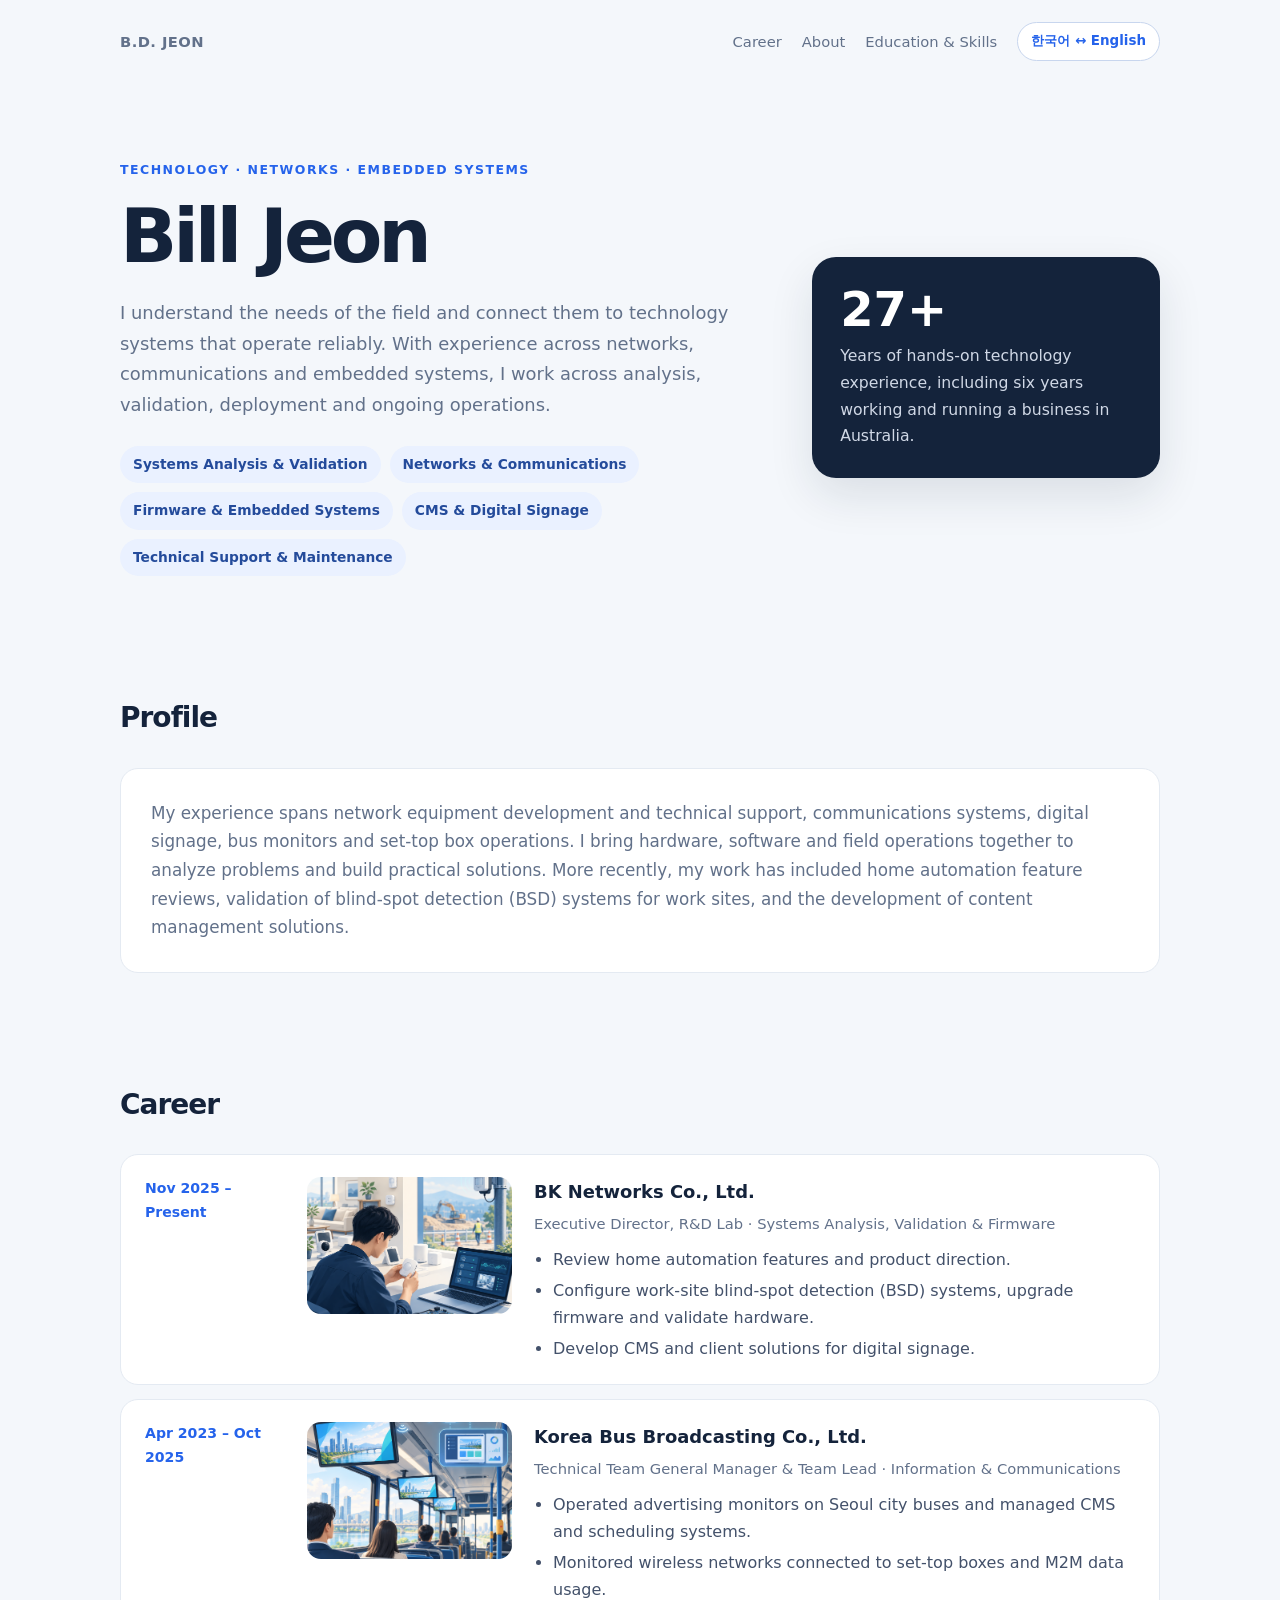
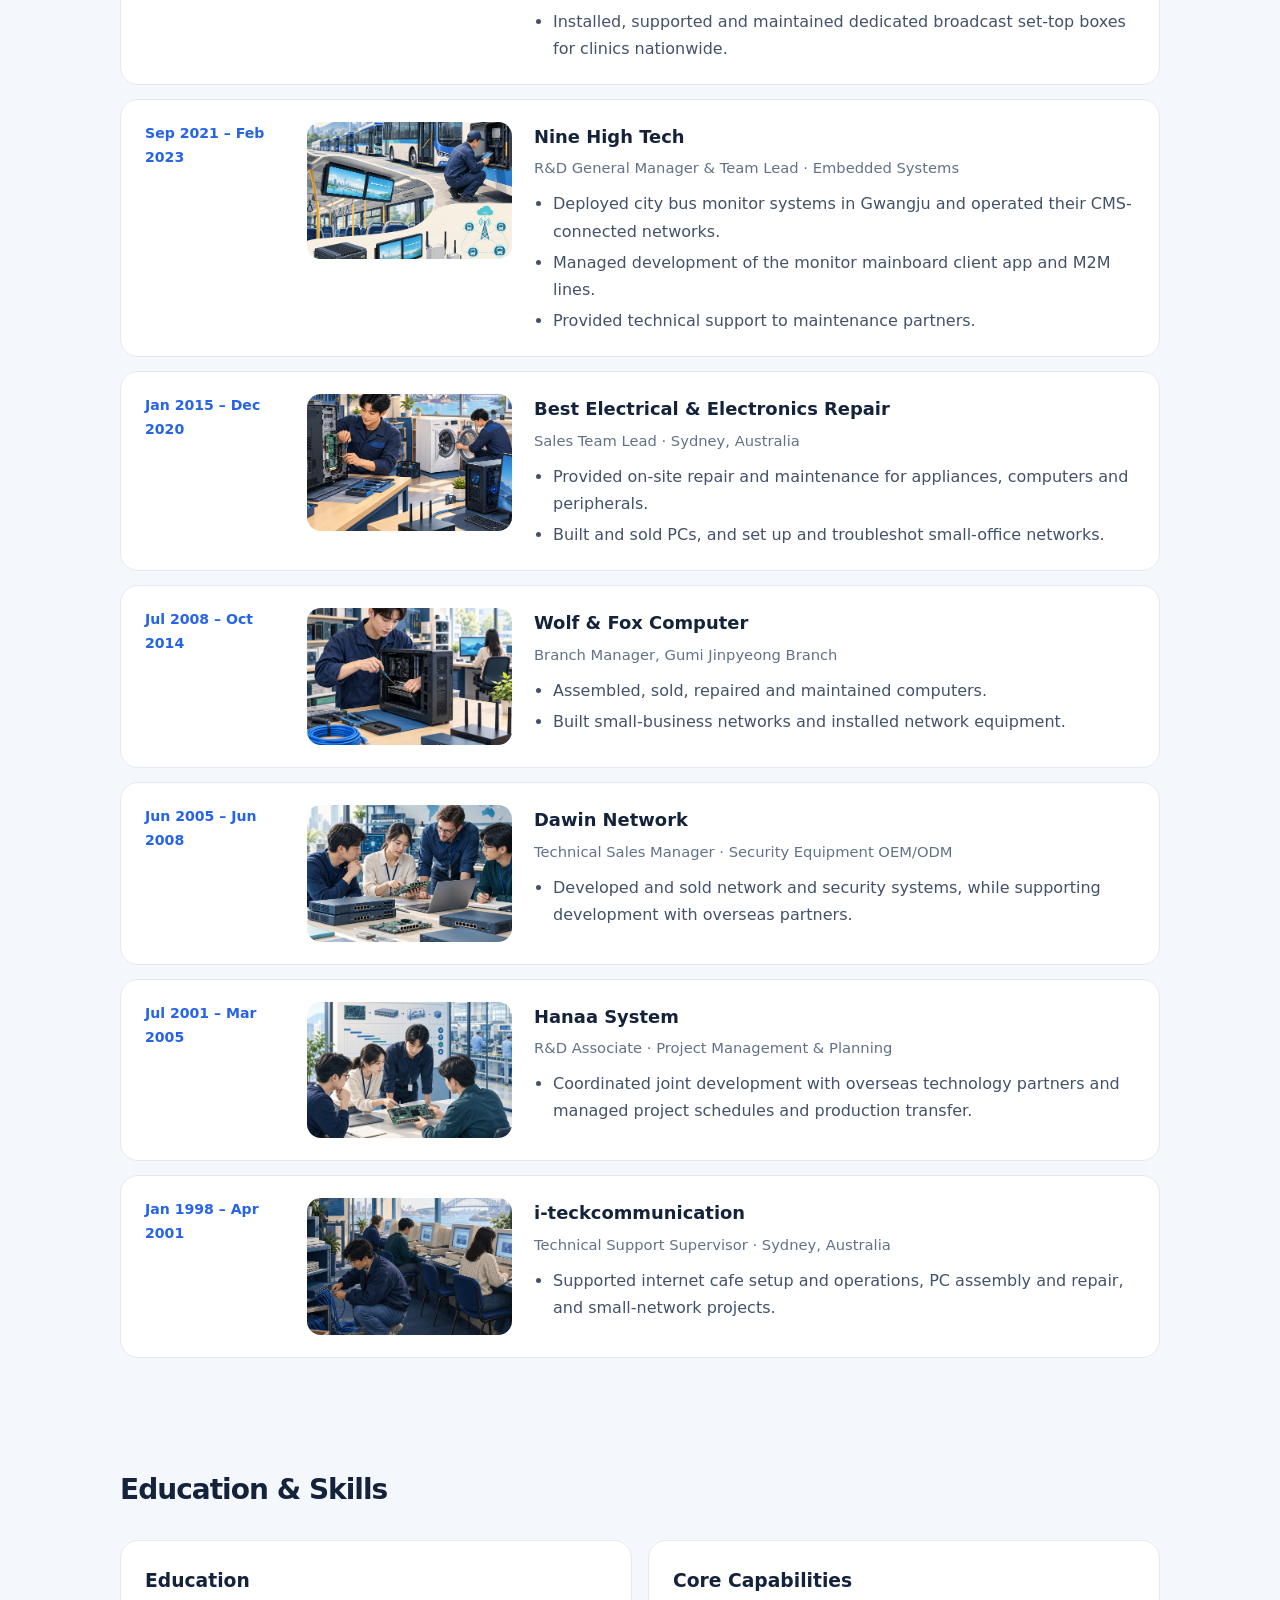
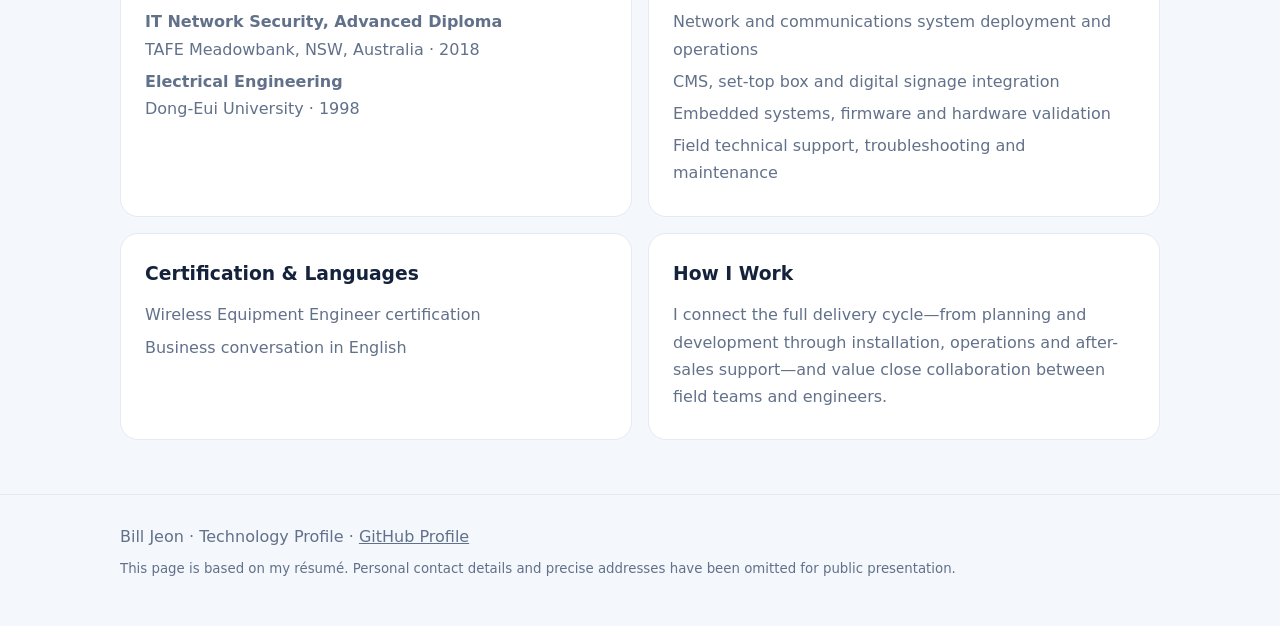
==== commit 208ab9dd: "Add Korean-English language toggle Updated the HTML structure to include Korean translations for var" ====
--- a/index.html
+++ b/index.html
@@ -3,11 +3,9 @@
 <head>
   <meta charset="utf-8">
   <meta name="viewport" content="width=device-width, initial-scale=1">
-  <meta name="description" content="Technology profile of B.D. Jeon, with 27+ years of experience across networks, communications, embedded systems and technical operations.">
-  <meta property="og:title" content="B.D. Jeon | Technology Profile">
-  <meta property="og:description" content="Systems analysis, validation, embedded firmware, networks and field operations.">
+  <meta id="page-description" name="description" content="Technology profile of B.D. Jeon, with 27+ years of experience across networks, communications, embedded systems and technical operations.">
   <meta property="og:type" content="website">
-  <title>B.D. Jeon | Technology Profile</title>
+  <title id="page-title">B.D. Jeon | Technology Profile</title>
   <style>
     :root {
       --ink: #14233b;
@@ -34,11 +32,30 @@
       display: flex;
       justify-content: space-between;
       align-items: center;
+      gap: 20px;
       padding: 22px 0;
     }
     .brand { font-weight: 800; letter-spacing: .03em; text-decoration: none; }
-    nav a { color: var(--muted); text-decoration: none; font-size: .92rem; margin-left: 22px; }
+    nav > div { display: flex; align-items: center; gap: 20px; }
+    nav a { color: var(--muted); text-decoration: none; font-size: .92rem; }
     nav a:hover, footer a:hover { color: var(--blue); }
+    #language-toggle {
+      border: 1px solid #c8d6ee;
+      border-radius: 999px;
+      background: var(--paper);
+      color: var(--blue);
+      cursor: pointer;
+      font: inherit;
+      font-size: .84rem;
+      font-weight: 750;
+      padding: 7px 13px;
+      white-space: nowrap;
+    }
+    #language-toggle:hover { background: var(--pale); }
+    .en, .ko { display: inline; }
+    .ko { display: none; }
+    body.lang-ko .en { display: none; }
+    body.lang-ko .ko { display: inline; }
     .hero {
       padding: 76px 0 64px;
       display: grid;
@@ -124,8 +141,7 @@
     @media (max-width: 560px) {
       .wrap { width: min(100% - 28px, 1040px); }
       nav { align-items: flex-start; gap: 12px; }
-      nav div:last-child { display: flex; flex-wrap: wrap; justify-content: flex-end; gap: 6px; }
-      nav a { margin-left: 10px; }
+      nav > div { flex-wrap: wrap; justify-content: flex-end; gap: 8px 12px; }
       .hero { padding-bottom: 36px; }
       section { padding: 36px 0; }
       .grid { grid-template-columns: 1fr; }
@@ -135,14 +151,15 @@
     }
   </style>
 </head>
-<body>
+<body class="lang-en">
   <header class="wrap">
     <nav aria-label="Primary navigation">
       <a class="brand" href="#top">B.D. JEON</a>
       <div>
-        <a href="#career">Career</a>
-        <a href="#about">About</a>
-        <a href="#education">Education & Skills</a>
+        <a href="#career"><span class="en">Career</span><span class="ko">경력</span></a>
+        <a href="#about"><span class="en">About</span><span class="ko">소개</span></a>
+        <a href="#education"><span class="en">Education &amp; Skills</span><span class="ko">학력·기술</span></a>
+        <button id="language-toggle" type="button" aria-label="Switch to Korean">한국어 ↔ English</button>
       </div>
     </nav>
   </header>
@@ -151,148 +168,148 @@
     <section class="wrap hero">
       <div>
         <div class="eyebrow">Technology · Networks · Embedded Systems</div>
-        <h1>Bill Jeon</h1>
-        <p>I understand the needs of the field and connect them to technology systems that operate reliably. With experience across networks, communications and embedded systems, I work across analysis, validation, deployment and ongoing operations.</p>
+        <h1><span class="en">Bill Jeon</span><span class="ko">전병도</span></h1>
+        <p><span class="en">I understand the needs of the field and connect them to technology systems that operate reliably. With experience across networks, communications and embedded systems, I work across analysis, validation, deployment and ongoing operations.</span><span class="ko">현장의 요구를 이해하고, 안정적으로 운영되는 기술 시스템으로 연결합니다. 네트워크·통신·임베디드 분야에서 쌓아온 경험을 바탕으로 시스템 분석, 검증, 구축과 운영을 수행해 왔습니다.</span></p>
         <div class="chips" aria-label="Areas of expertise">
-          <span class="chip">Systems Analysis & Validation</span>
-          <span class="chip">Networks & Communications</span>
-          <span class="chip">Firmware & Embedded Systems</span>
-          <span class="chip">CMS & Digital Signage</span>
-          <span class="chip">Technical Support & Maintenance</span>
+          <span class="chip"><span class="en">Systems Analysis &amp; Validation</span><span class="ko">시스템 분석·검증</span></span>
+          <span class="chip"><span class="en">Networks &amp; Communications</span><span class="ko">네트워크·통신</span></span>
+          <span class="chip"><span class="en">Firmware &amp; Embedded Systems</span><span class="ko">펌웨어·임베디드</span></span>
+          <span class="chip"><span class="en">CMS &amp; Digital Signage</span><span class="ko">CMS·디지털 사이니지</span></span>
+          <span class="chip"><span class="en">Technical Support &amp; Maintenance</span><span class="ko">기술 지원·유지보수</span></span>
         </div>
       </div>
       <aside class="hero-card">
         <div class="num">27+</div>
-        <p>Years of hands-on technology experience, including six years working and running a business in Australia.</p>
+        <p><span class="en">Years of hands-on technology experience, including six years working and running a business in Australia.</span><span class="ko">년간의 기술 실무 경험<br>호주 현지 근무 및 자영업 경험 6년</span></p>
       </aside>
     </section>
 
     <section class="wrap" id="about">
-      <h2>Profile</h2>
+      <h2><span class="en">Profile</span><span class="ko">프로필</span></h2>
       <div class="intro">
-        <p>My experience spans network equipment development and technical support, communications systems, digital signage, bus monitors and set-top box operations. I bring hardware, software and field operations together to analyze problems and build practical solutions. More recently, my work has included home automation feature reviews, validation of blind-spot detection (BSD) systems for work sites, and the development of content management solutions.</p>
+        <p><span class="en">My experience spans network equipment development and technical support, communications systems, digital signage, bus monitors and set-top box operations. I bring hardware, software and field operations together to analyze problems and build practical solutions. More recently, my work has included home automation feature reviews, validation of blind-spot detection (BSD) systems for work sites, and the development of content management solutions.</span><span class="ko">네트워크 장비 개발과 기술지원에서 출발해 통신 시스템, 디지털 사이니지, 버스 모니터 및 셋톱박스 운영까지 폭넓게 경험했습니다. 하드웨어와 소프트웨어, 현장 운영을 함께 살피며 문제를 분석하고 실행 가능한 해결책을 만드는 데 강점이 있습니다. 최근에는 홈오토메이션 기능 검토, 작업현장 안전감지(BSD) 시스템 검증, 콘텐츠 관리 솔루션 개발 업무를 맡고 있습니다.</span></p>
       </div>
     </section>
 
     <section class="wrap" id="career">
-      <h2>Career</h2>
+      <h2><span class="en">Career</span><span class="ko">주요 경력</span></h2>
       <div class="timeline">
         <article class="job">
-          <div class="date">Nov 2025 – Present</div>
-          <figure class="job-visual">
-            <img src="./career-bk-networks.png" alt="Technology engineer reviewing smart-home devices and a work-site safety detection system" loading="lazy" decoding="async">
-          </figure>
-          <div>
-            <h3>BK Networks Co., Ltd.</h3>
-            <div class="role">Executive Director, R&D Lab · Systems Analysis, Validation & Firmware</div>
-            <ul>
-              <li>Review home automation features and product direction.</li>
-              <li>Configure work-site blind-spot detection (BSD) systems, upgrade firmware and validate hardware.</li>
-              <li>Develop CMS and client solutions for digital signage.</li>
-            </ul>
-          </div>
-        </article>
-
-        <article class="job">
-          <div class="date">Apr 2023 – Oct 2025</div>
-          <figure class="job-visual">
-            <img src="./career-korea-bus-broadcast.png" alt="City bus digital advertising monitors, set-top boxes and a content management system" loading="lazy" decoding="async">
-          </figure>
-          <div>
-            <h3>Korea Bus Broadcasting Co., Ltd.</h3>
-            <div class="role">Technical Team General Manager & Team Lead · Information & Communications</div>
-            <ul>
-              <li>Operated advertising monitors on Seoul city buses and managed CMS and scheduling systems.</li>
-              <li>Monitored wireless networks connected to set-top boxes and M2M data usage.</li>
-              <li>Installed, supported and maintained dedicated broadcast set-top boxes for clinics nationwide.</li>
-            </ul>
-          </div>
-        </article>
-
-        <article class="job">
-          <div class="date">Sep 2021 – Feb 2023</div>
-          <figure class="job-visual">
-            <img src="./career-ninehightech.png" alt="Field installation of bus monitors and embedded controllers with a network inspection" loading="lazy" decoding="async">
-          </figure>
-          <div>
-            <h3>Nine High Tech</h3>
-            <div class="role">R&D General Manager & Team Lead · Embedded Systems</div>
-            <ul>
-              <li>Deployed city bus monitor systems in Gwangju and operated their CMS-connected networks.</li>
-              <li>Managed development of the monitor mainboard client app and M2M lines.</li>
-              <li>Provided technical support to maintenance partners.</li>
-            </ul>
-          </div>
-        </article>
-
-        <article class="job">
-          <div class="date">Jan 2015 – Dec 2020</div>
-          <figure class="job-visual">
-            <img src="./career-best-electronics-sydney.png" alt="Technician repairing appliances, computers and an office network in a Sydney workshop" loading="lazy" decoding="async">
-          </figure>
-          <div>
-            <h3>Best Electrical & Electronics Repair</h3>
-            <div class="role">Sales Team Lead · Sydney, Australia</div>
-            <ul>
-              <li>Provided on-site repair and maintenance for appliances, computers and peripherals.</li>
-              <li>Built and sold PCs, and set up and troubleshot small-office networks.</li>
-            </ul>
-          </div>
-        </article>
-
-        <article class="job">
-          <div class="date">Jul 2008 – Oct 2014</div>
-          <figure class="job-visual">
-            <img src="./career-wolf-and-fox-computer.png" alt="Computer store workstation for desktop assembly and network equipment installation" loading="lazy" decoding="async">
-          </figure>
-          <div>
-            <h3>Wolf & Fox Computer</h3>
-            <div class="role">Branch Manager, Gumi Jinpyeong Branch</div>
-            <ul>
-              <li>Assembled, sold, repaired and maintained computers.</li>
-              <li>Built small-business networks and installed network equipment.</li>
-            </ul>
-          </div>
-        </article>
-
-        <article class="job">
-          <div class="date">Jun 2005 – Jun 2008</div>
-          <figure class="job-visual">
-            <img src="./career-dawin-network.png" alt="Engineering team developing network security equipment and circuit boards" loading="lazy" decoding="async">
-          </figure>
-          <div>
-            <h3>Dawin Network</h3>
-            <div class="role">Technical Sales Manager · Security Equipment OEM/ODM</div>
-            <ul>
-              <li>Developed and sold network and security systems, while supporting development with overseas partners.</li>
-            </ul>
-          </div>
-        </article>
-
-        <article class="job">
-          <div class="date">Jul 2001 – Mar 2005</div>
-          <figure class="job-visual">
-            <img src="./career-hanaa-system.png" alt="Engineers coordinating a network equipment R&D project and production transfer" loading="lazy" decoding="async">
-          </figure>
-          <div>
-            <h3>Hanaa System</h3>
-            <div class="role">R&D Associate · Project Management & Planning</div>
-            <ul>
-              <li>Coordinated joint development with overseas technology partners and managed project schedules and production transfer.</li>
-            </ul>
-          </div>
-        </article>
-
-        <article class="job">
-          <div class="date">Jan 1998 – Apr 2001</div>
-          <figure class="job-visual">
-            <img src="./career-i-teck-sydney.png" alt="1990s Sydney internet cafe with CRT computers and network installation work" loading="lazy" decoding="async">
+          <div class="date"><span class="en">Nov 2025 – Present</span><span class="ko">2025.11 – 현재</span></div>
+          <figure class="job-visual">
+            <img src="./career-bk-networks.png" alt="Technology engineer reviewing smart-home devices and a work-site safety detection system" data-alt-en="Technology engineer reviewing smart-home devices and a work-site safety detection system" data-alt-ko="스마트홈 기기와 작업현장 안전감지 시스템을 점검하는 기술 엔지니어" loading="lazy" decoding="async">
+          </figure>
+          <div>
+            <h3><span class="en">BK Networks Co., Ltd.</span><span class="ko">BK네트웍스(주)</span></h3>
+            <div class="role"><span class="en">Executive Director, R&amp;D Lab · Systems Analysis, Validation &amp; Firmware</span><span class="ko">연구소 임원 · 시스템 분석·검증, 펌웨어</span></div>
+            <ul>
+              <li><span class="en">Review home automation features and product direction.</span><span class="ko">홈오토메이션 기능 분석 및 설계 방향 검토</span></li>
+              <li><span class="en">Configure work-site blind-spot detection (BSD) systems, upgrade firmware and validate hardware.</span><span class="ko">작업현장 안전감지(BSD) 솔루션 시스템 구성, 펌웨어 업그레이드 및 하드웨어 검증</span></li>
+              <li><span class="en">Develop CMS and client solutions for digital signage.</span><span class="ko">디지털 사이니지용 CMS 및 연동 클라이언트 솔루션 개발</span></li>
+            </ul>
+          </div>
+        </article>
+
+        <article class="job">
+          <div class="date"><span class="en">Apr 2023 – Oct 2025</span><span class="ko">2023.04 – 2025.10</span></div>
+          <figure class="job-visual">
+            <img src="./career-korea-bus-broadcast.png" alt="City bus digital advertising monitors, set-top boxes and a content management system" data-alt-en="City bus digital advertising monitors, set-top boxes and a content management system" data-alt-ko="시내버스 디지털 광고 모니터와 셋톱박스, 콘텐츠 관리 시스템" loading="lazy" decoding="async">
+          </figure>
+          <div>
+            <h3><span class="en">Korea Bus Broadcasting Co., Ltd.</span><span class="ko">한국버스방송(주)</span></h3>
+            <div class="role"><span class="en">Technical Team General Manager &amp; Team Lead · Information &amp; Communications</span><span class="ko">기술팀 부장·파트장 · 정보통신</span></div>
+            <ul>
+              <li><span class="en">Operated advertising monitors on Seoul city buses and managed CMS and scheduling systems.</span><span class="ko">서울 시내버스 광고 모니터 운영 및 CMS·편성 시스템 관리</span></li>
+              <li><span class="en">Monitored wireless networks connected to set-top boxes and M2M data usage.</span><span class="ko">셋톱박스 연동 무선 네트워크와 M2M 데이터 사용량 모니터링</span></li>
+              <li><span class="en">Installed, supported and maintained dedicated broadcast set-top boxes for clinics nationwide.</span><span class="ko">전국 한의원 전용 방송 셋톱박스 설치, 기술지원 및 사후관리</span></li>
+            </ul>
+          </div>
+        </article>
+
+        <article class="job">
+          <div class="date"><span class="en">Sep 2021 – Feb 2023</span><span class="ko">2021.09 – 2023.02</span></div>
+          <figure class="job-visual">
+            <img src="./career-ninehightech.png" alt="Field installation of bus monitors and embedded controllers with a network inspection" data-alt-en="Field installation of bus monitors and embedded controllers with a network inspection" data-alt-ko="버스 모니터와 임베디드 컨트롤러를 설치하고 네트워크를 점검하는 현장" loading="lazy" decoding="async">
+          </figure>
+          <div>
+            <h3><span class="en">Nine High Tech</span><span class="ko">나인하이테크</span></h3>
+            <div class="role"><span class="en">R&amp;D General Manager &amp; Team Lead · Embedded Systems</span><span class="ko">연구소 부장·팀장 · 임베디드</span></div>
+            <ul>
+              <li><span class="en">Deployed city bus monitor systems in Gwangju and operated their CMS-connected networks.</span><span class="ko">광주 시내버스 모니터 시스템 구축 및 CMS 연동 네트워크 운영</span></li>
+              <li><span class="en">Managed development of the monitor mainboard client app and M2M lines.</span><span class="ko">모니터 내장 메인보드 클라이언트 앱 개발 관리와 M2M 회선 관리</span></li>
+              <li><span class="en">Provided technical support to maintenance partners.</span><span class="ko">유지보수 협력사 기술지원</span></li>
+            </ul>
+          </div>
+        </article>
+
+        <article class="job">
+          <div class="date"><span class="en">Jan 2015 – Dec 2020</span><span class="ko">2015.01 – 2020.12</span></div>
+          <figure class="job-visual">
+            <img src="./career-best-electronics-sydney.png" alt="Technician repairing appliances, computers and an office network in a Sydney workshop" data-alt-en="Technician repairing appliances, computers and an office network in a Sydney workshop" data-alt-ko="시드니 작업장에서 가전제품과 컴퓨터, 사무실 네트워크를 수리하는 기술자" loading="lazy" decoding="async">
+          </figure>
+          <div>
+            <h3><span class="en">Best Electrical &amp; Electronics Repair</span><span class="ko">베스트전기전자수리</span></h3>
+            <div class="role"><span class="en">Sales Team Lead · Sydney, Australia</span><span class="ko">영업팀 팀장 · 호주 시드니</span></div>
+            <ul>
+              <li><span class="en">Provided on-site repair and maintenance for appliances, computers and peripherals.</span><span class="ko">가전제품, 컴퓨터 및 주변기기 출장 수리·유지보수</span></li>
+              <li><span class="en">Built and sold PCs, and set up and troubleshot small-office networks.</span><span class="ko">PC 조립·판매 및 소규모 사무실 네트워크 구축·장애 대응</span></li>
+            </ul>
+          </div>
+        </article>
+
+        <article class="job">
+          <div class="date"><span class="en">Jul 2008 – Oct 2014</span><span class="ko">2008.07 – 2014.10</span></div>
+          <figure class="job-visual">
+            <img src="./career-wolf-and-fox-computer.png" alt="Computer store workstation for desktop assembly and network equipment installation" data-alt-en="Computer store workstation for desktop assembly and network equipment installation" data-alt-ko="컴퓨터 매장에서 데스크톱 조립과 네트워크 장비 설치를 하는 모습" loading="lazy" decoding="async">
+          </figure>
+          <div>
+            <h3><span class="en">Wolf &amp; Fox Computer</span><span class="ko">늑대와여우컴퓨터</span></h3>
+            <div class="role"><span class="en">Branch Manager, Gumi Jinpyeong Branch</span><span class="ko">구미진평대리점 지점장</span></div>
+            <ul>
+              <li><span class="en">Assembled, sold, repaired and maintained computers.</span><span class="ko">컴퓨터 조립·판매·수리 및 유지보수</span></li>
+              <li><span class="en">Built small-business networks and installed network equipment.</span><span class="ko">소규모 기업 네트워크 구축과 네트워크 장비 설치</span></li>
+            </ul>
+          </div>
+        </article>
+
+        <article class="job">
+          <div class="date"><span class="en">Jun 2005 – Jun 2008</span><span class="ko">2005.06 – 2008.06</span></div>
+          <figure class="job-visual">
+            <img src="./career-dawin-network.png" alt="Engineering team developing network security equipment and circuit boards" data-alt-en="Engineering team developing network security equipment and circuit boards" data-alt-ko="네트워크 보안 장비와 회로 기판을 개발하는 엔지니어링 팀" loading="lazy" decoding="async">
+          </figure>
+          <div>
+            <h3><span class="en">Dawin Network</span><span class="ko">다윈네트워크</span></h3>
+            <div class="role"><span class="en">Technical Sales Manager · Security Equipment OEM/ODM</span><span class="ko">기술영업팀 과장 · 보안장비 OEM/ODM</span></div>
+            <ul>
+              <li><span class="en">Developed and sold network and security systems, while supporting development with overseas partners.</span><span class="ko">네트워크·보안 시스템 개발 및 판매, 해외 협력사 개발 지원</span></li>
+            </ul>
+          </div>
+        </article>
+
+        <article class="job">
+          <div class="date"><span class="en">Jul 2001 – Mar 2005</span><span class="ko">2001.07 – 2005.03</span></div>
+          <figure class="job-visual">
+            <img src="./career-hanaa-system.png" alt="Engineers coordinating a network equipment R&D project and production transfer" data-alt-en="Engineers coordinating a network equipment R&D project and production transfer" data-alt-ko="네트워크 장비 연구개발 프로젝트와 생산 이관을 준비하는 엔지니어들" loading="lazy" decoding="async">
+          </figure>
+          <div>
+            <h3><span class="en">Hanaa System</span><span class="ko">한아시스템</span></h3>
+            <div class="role"><span class="en">R&amp;D Associate · Project Management &amp; Planning</span><span class="ko">연구소 대리 · R&amp;D 과제관리 및 기획</span></div>
+            <ul>
+              <li><span class="en">Coordinated joint development with overseas technology partners and managed project schedules and production transfer.</span><span class="ko">해외 기술 제휴사와 공동개발 조정, 프로젝트 일정 및 양산 이관 관리</span></li>
+            </ul>
+          </div>
+        </article>
+
+        <article class="job">
+          <div class="date"><span class="en">Jan 1998 – Apr 2001</span><span class="ko">1998.01 – 2001.04</span></div>
+          <figure class="job-visual">
+            <img src="./career-i-teck-sydney.png" alt="1990s Sydney internet cafe with CRT computers and network installation work" data-alt-en="1990s Sydney internet cafe with CRT computers and network installation work" data-alt-ko="1990년대 시드니 인터넷 카페의 CRT 컴퓨터와 네트워크 설치 작업" loading="lazy" decoding="async">
           </figure>
           <div>
             <h3>i-teckcommunication</h3>
-            <div class="role">Technical Support Supervisor · Sydney, Australia</div>
-            <ul>
-              <li>Supported internet cafe setup and operations, PC assembly and repair, and small-network projects.</li>
+            <div class="role"><span class="en">Technical Support Supervisor · Sydney, Australia</span><span class="ko">기술지원팀 주임·계장 · 호주 시드니</span></div>
+            <ul>
+              <li><span class="en">Supported internet cafe setup and operations, PC assembly and repair, and small-network projects.</span><span class="ko">인터넷 카페 구축·운영 지원, PC 조립·수리 및 소규모 네트워크 지원</span></li>
             </ul>
           </div>
         </article>
@@ -300,28 +317,28 @@
     </section>
 
     <section class="wrap" id="education">
-      <h2>Education & Skills</h2>
+      <h2><span class="en">Education &amp; Skills</span><span class="ko">학력 및 기술</span></h2>
       <div class="grid">
         <div class="panel">
-          <h3>Education</h3>
+          <h3><span class="en">Education</span><span class="ko">학력</span></h3>
           <p><strong>IT Network Security, Advanced Diploma</strong><br>TAFE Meadowbank, NSW, Australia · 2018</p>
-          <p><strong>Electrical Engineering</strong><br>Dong-Eui University · 1998</p>
+          <p><strong><span class="en">Electrical Engineering</span><span class="ko">전자공학과</span></strong><br><span class="en">Dong-Eui University</span><span class="ko">동의대학교</span> · 1998</p>
         </div>
         <div class="panel">
-          <h3>Core Capabilities</h3>
-          <p>Network and communications system deployment and operations</p>
-          <p>CMS, set-top box and digital signage integration</p>
-          <p>Embedded systems, firmware and hardware validation</p>
-          <p>Field technical support, troubleshooting and maintenance</p>
+          <h3><span class="en">Core Capabilities</span><span class="ko">핵심 역량</span></h3>
+          <p><span class="en">Network and communications system deployment and operations</span><span class="ko">네트워크·통신 시스템 구축 및 운영</span></p>
+          <p><span class="en">CMS, set-top box and digital signage integration</span><span class="ko">CMS·셋톱박스·디지털 사이니지 연동</span></p>
+          <p><span class="en">Embedded systems, firmware and hardware validation</span><span class="ko">임베디드 시스템·펌웨어·하드웨어 검증</span></p>
+          <p><span class="en">Field technical support, troubleshooting and maintenance</span><span class="ko">현장 기술지원·장애 분석·유지보수</span></p>
         </div>
         <div class="panel">
-          <h3>Certification & Languages</h3>
-          <p>Wireless Equipment Engineer certification</p>
-          <p>Business conversation in English</p>
+          <h3><span class="en">Certification &amp; Languages</span><span class="ko">자격 및 언어</span></h3>
+          <p><span class="en">Wireless Equipment Engineer certification</span><span class="ko">무선설비기사</span></p>
+          <p><span class="en">Business conversation in English</span><span class="ko">영어 비즈니스 회화 가능</span></p>
         </div>
         <div class="panel">
-          <h3>How I Work</h3>
-          <p>I connect the full delivery cycle—from planning and development through installation, operations and after-sales support—and value close collaboration between field teams and engineers.</p>
+          <h3><span class="en">How I Work</span><span class="ko">업무 방식</span></h3>
+          <p><span class="en">I connect the full delivery cycle—from planning and development through installation, operations and after-sales support—and value close collaboration between field teams and engineers.</span><span class="ko">기획·개발·설치·운영·사후관리까지 전 과정을 연결하고, 현장과 기술팀 사이의 협업을 중시합니다.</span></p>
         </div>
       </div>
     </section>
@@ -329,10 +346,43 @@
 
   <footer>
     <div class="wrap">
-      Bill Jeon <span aria-hidden="true">·</span> Technology Profile ·
-      <a href="https://github.com/Bill-Jeon-Korea">GitHub Profile</a>
-      <small>This page is based on my résumé. Personal contact details and precise addresses have been omitted for public presentation.</small>
+      <span class="en">Bill Jeon <span aria-hidden="true">·</span> Technology Profile · <a href="https://github.com/Bill-Jeon-Korea">GitHub Profile</a></span>
+      <span class="ko">전병도 <span aria-hidden="true">·</span> 기술 프로필 · <a href="https://github.com/Bill-Jeon-Korea">GitHub 프로필</a></span>
+      <small><span class="en">This page is based on my résumé. Personal contact details and precise addresses have been omitted for public presentation.</span><span class="ko">이 페이지는 이력서 내용을 바탕으로 작성되었으며, 공개를 위해 개인 연락처와 상세 주소 등은 제외했습니다.</span></small>
     </div>
   </footer>
+
+  <script>
+    const languageToggle = document.getElementById('language-toggle');
+    const pageTitle = document.getElementById('page-title');
+    const pageDescription = document.getElementById('page-description');
+    const imageElements = document.querySelectorAll('img[data-alt-en]');
+    const languageCopy = {
+      en: {
+        title: 'B.D. Jeon | Technology Profile',
+        description: 'Technology profile of B.D. Jeon, with 27+ years of experience across networks, communications, embedded systems and technical operations.'
+      },
+      ko: {
+        title: '전병도 | 기술 프로필',
+        description: '네트워크·통신·임베디드 시스템 분야에서 27년 이상의 실무 경험을 쌓아온 전병도의 기술 프로필입니다.'
+      }
+    };
+    function setLanguage(language) {
+      const isKorean = language === 'ko';
+      document.body.classList.toggle('lang-ko', isKorean);
+      document.documentElement.lang = language;
+      pageTitle.textContent = languageCopy[language].title;
+      pageDescription.setAttribute('content', languageCopy[language].description);
+      imageElements.forEach(function (image) {
+        image.alt = isKorean ? image.dataset.altKo : image.dataset.altEn;
+      });
+      languageToggle.textContent = isKorean ? 'English ↔ 한국어' : '한국어 ↔ English';
+      languageToggle.setAttribute('aria-label', isKorean ? 'Switch to English' : '한국어로 전환');
+    }
+    languageToggle.addEventListener('click', function () {
+      setLanguage(document.documentElement.lang === 'en' ? 'ko' : 'en');
+    });
+    setLanguage('en');
+  </script>
 </body>
 </html>
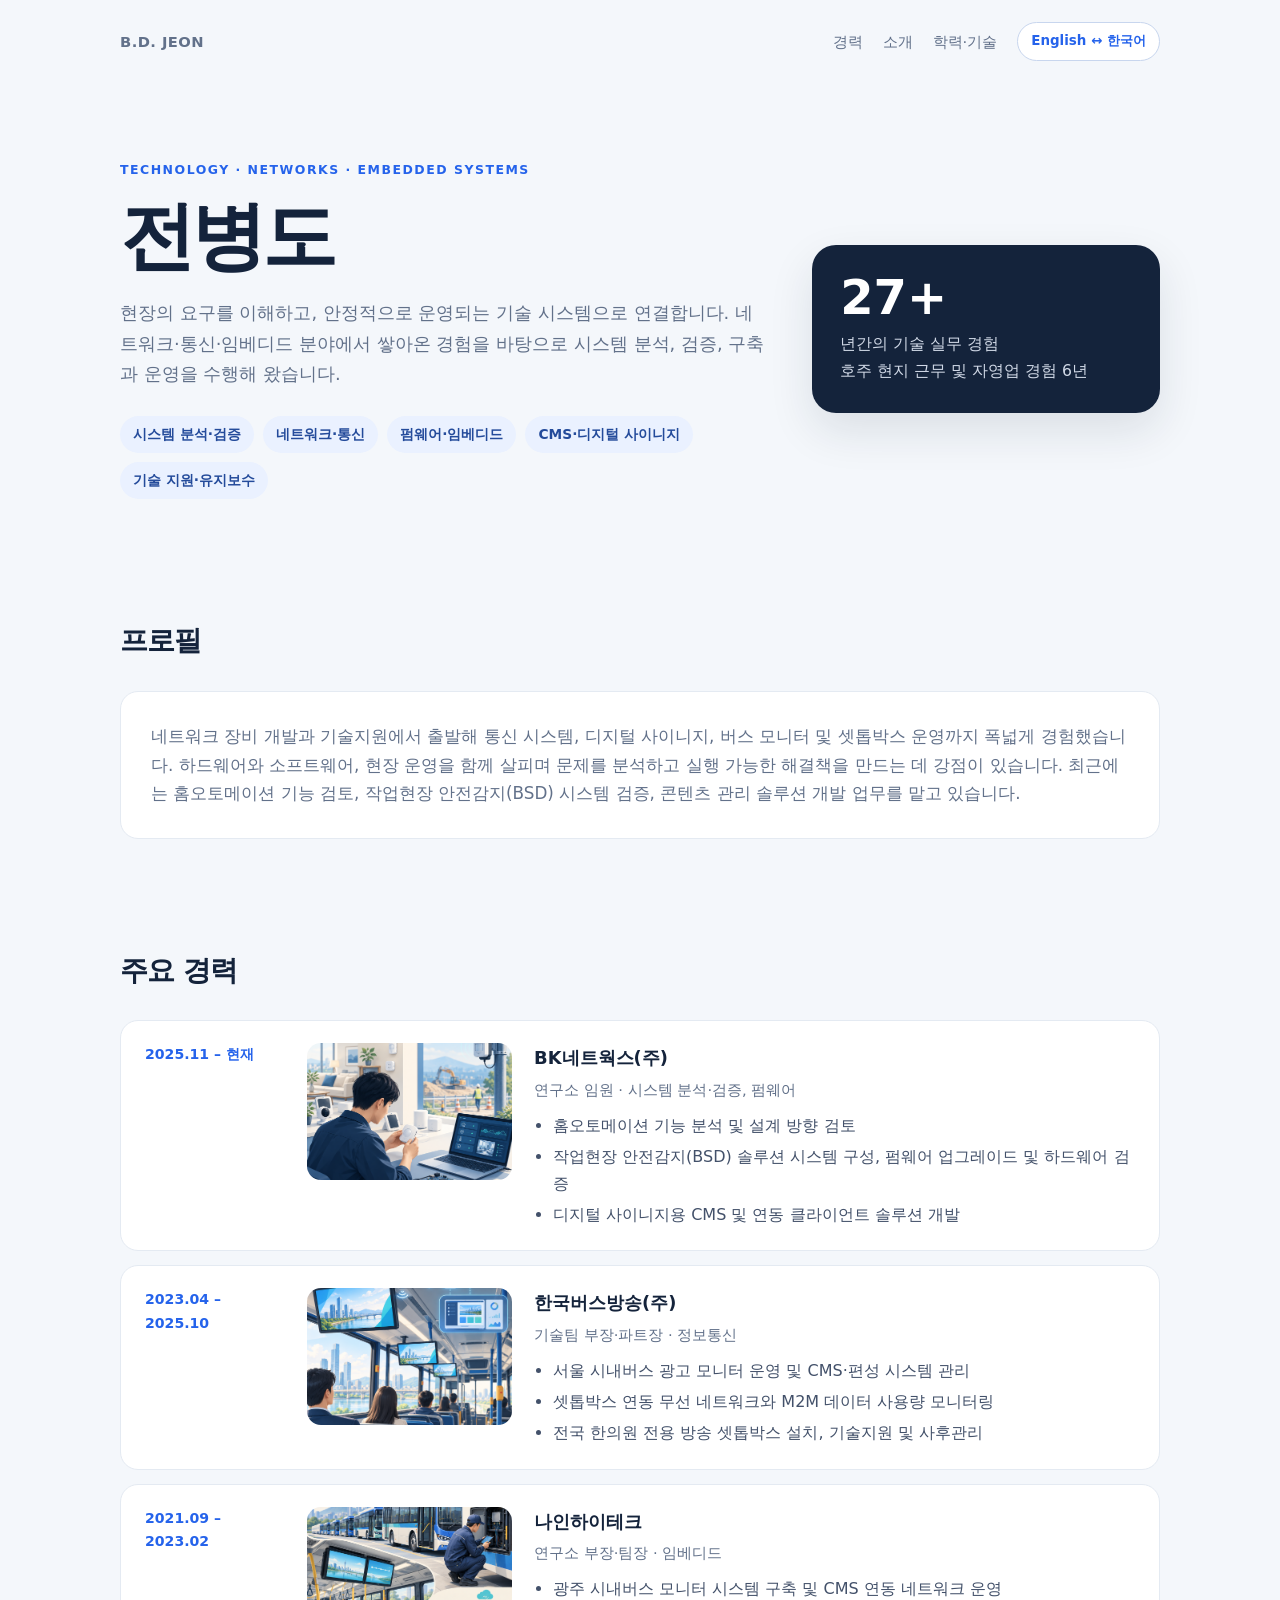
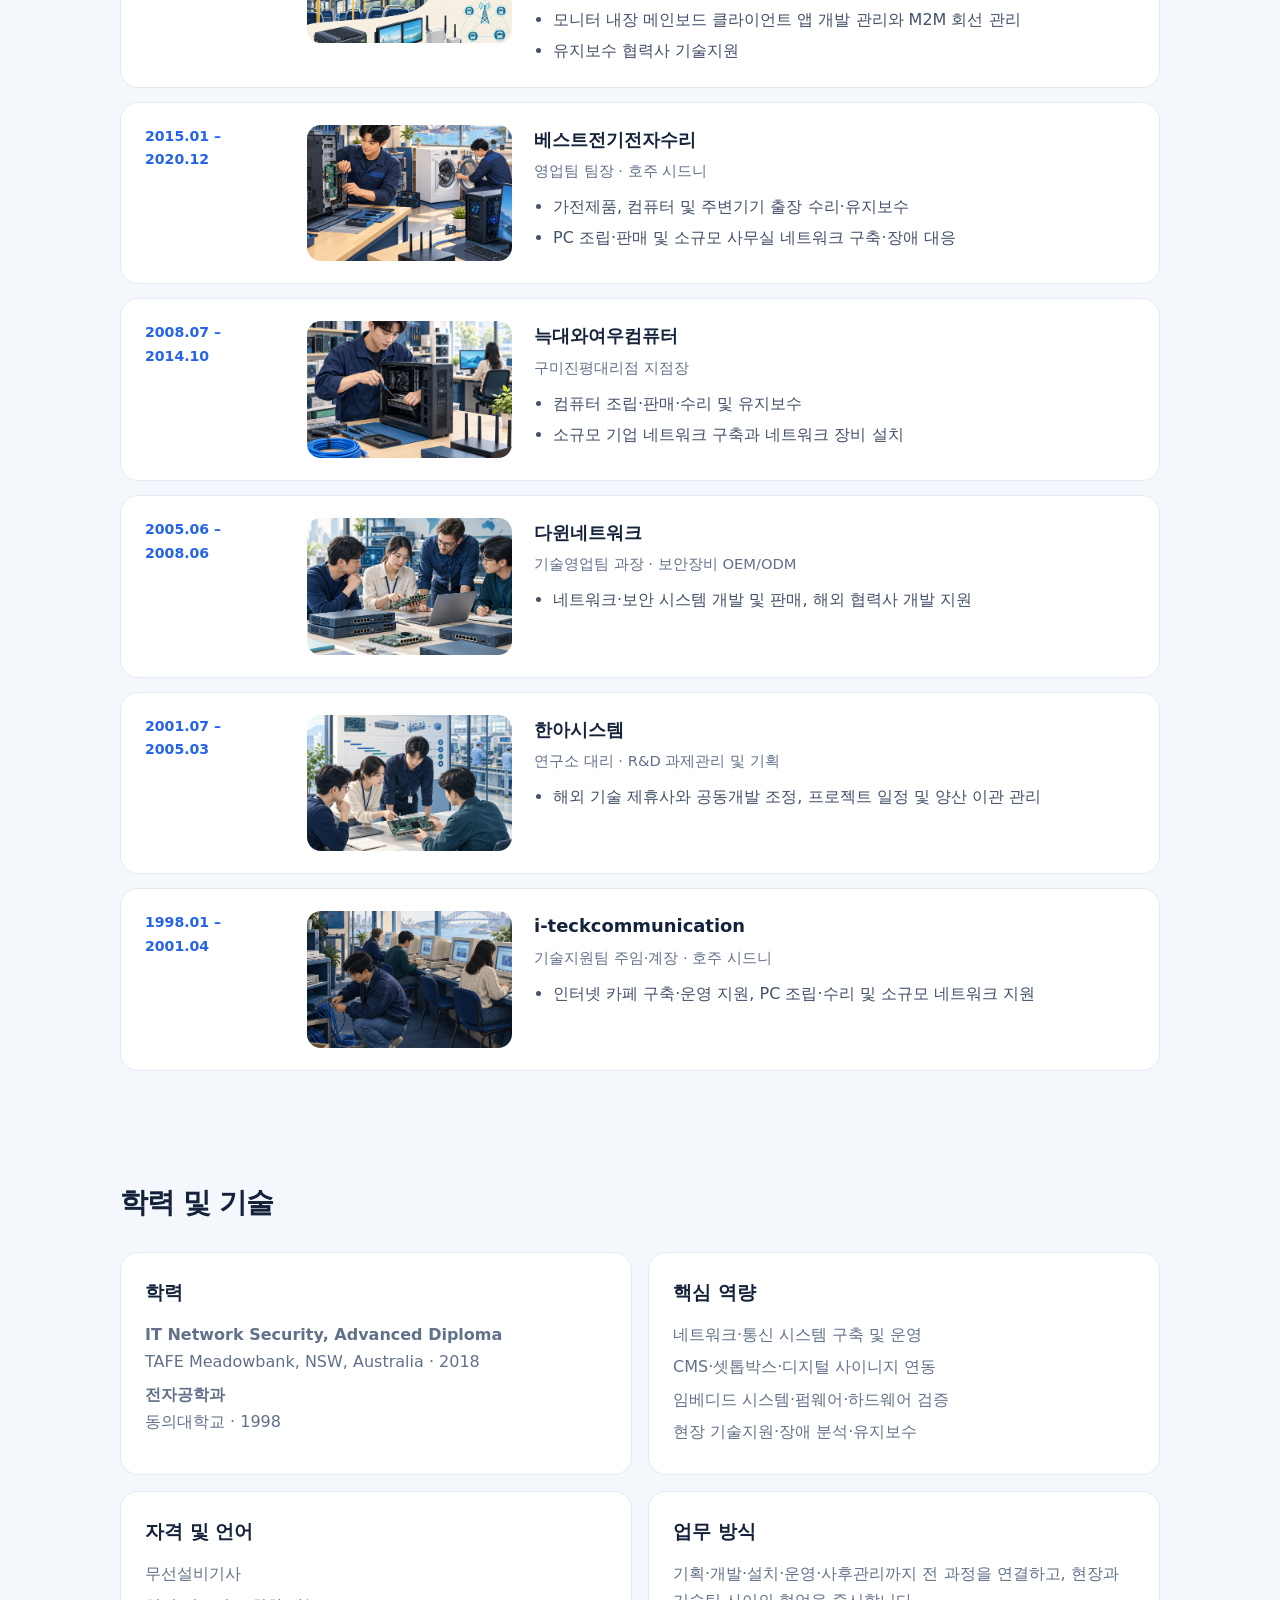
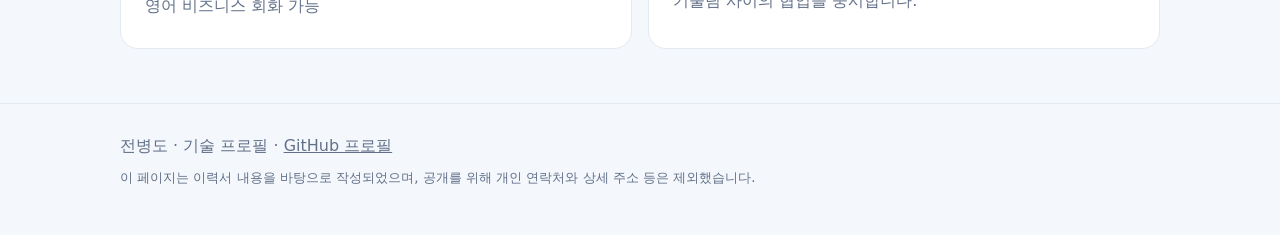
==== commit da41d8aa: "Set Korean as the default language" ====
--- a/index.html
+++ b/index.html
@@ -151,7 +151,7 @@
     }
   </style>
 </head>
-<body class="lang-en">
+<body class="lang-ko">
   <header class="wrap">
     <nav aria-label="Primary navigation">
       <a class="brand" href="#top">B.D. JEON</a>
@@ -382,7 +382,7 @@
     languageToggle.addEventListener('click', function () {
       setLanguage(document.documentElement.lang === 'en' ? 'ko' : 'en');
     });
-    setLanguage('en');
+    setLanguage('ko');
   </script>
 </body>
 </html>
